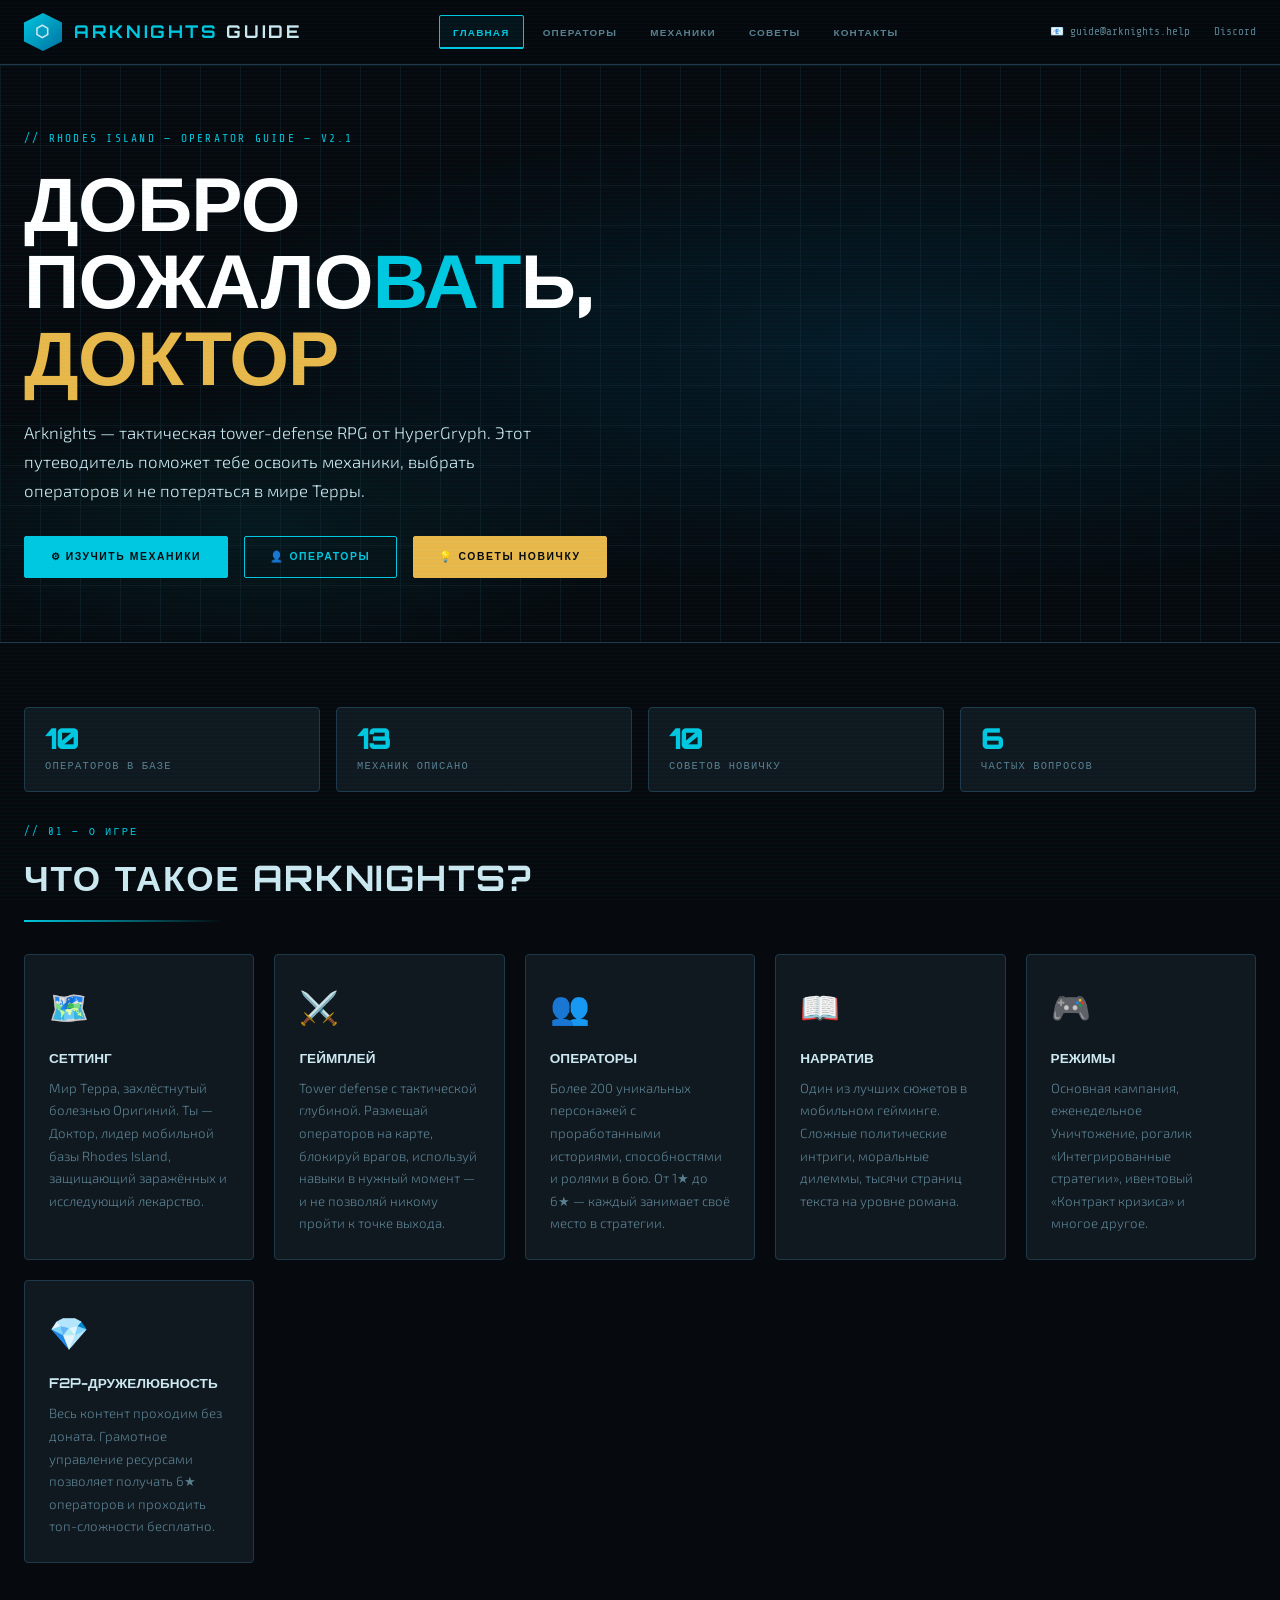
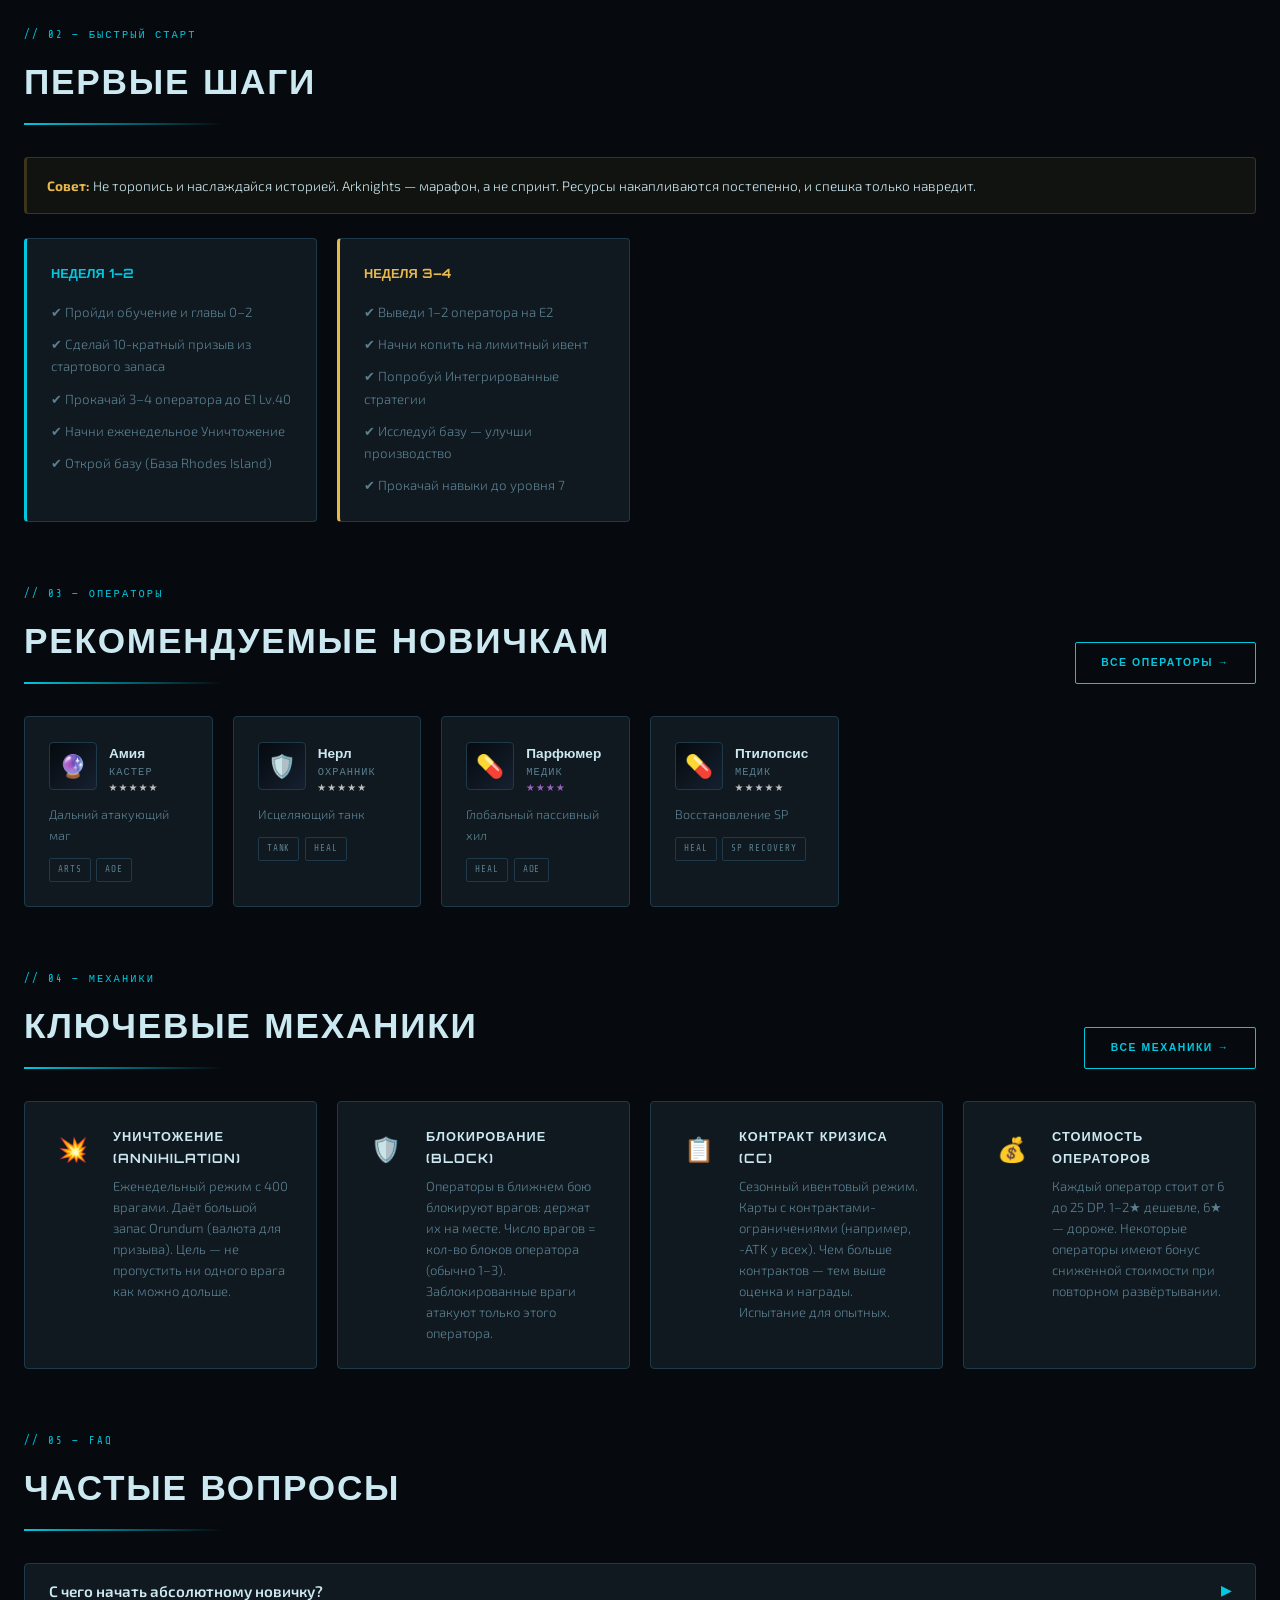
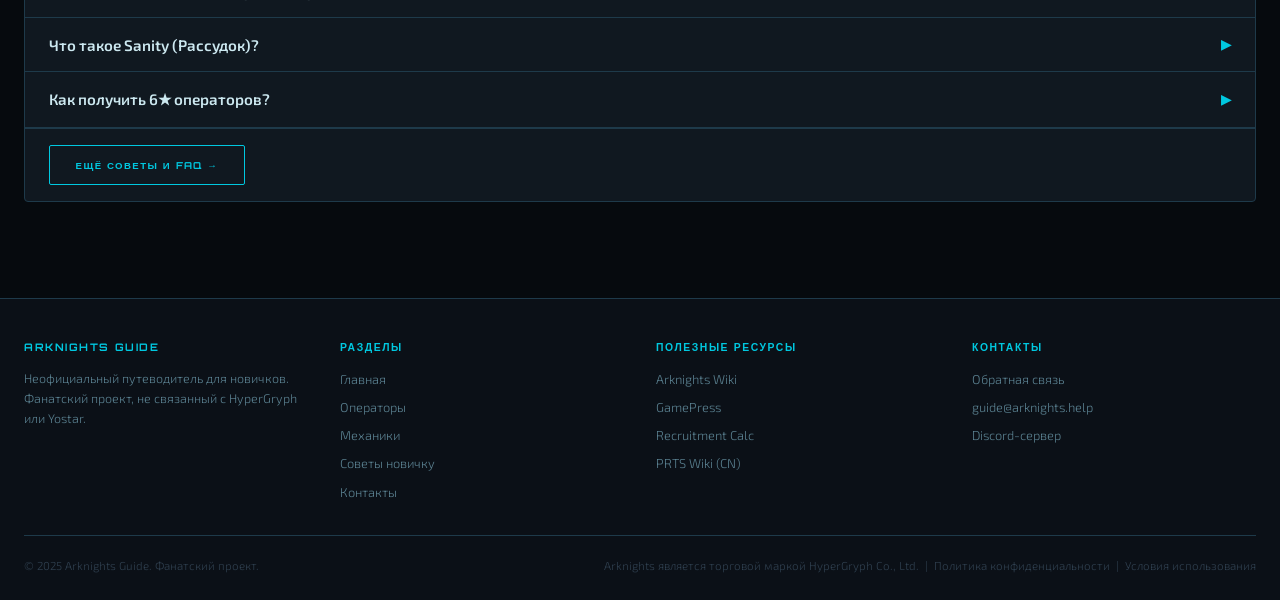
==== index.html @ d3382c9e "Add files via upload" ====
<!DOCTYPE html>
<html lang="ru">
<head>
  <meta charset="UTF-8">
  <meta name="viewport" content="width=device-width, initial-scale=1.0">
  <title>Arknights Guide — Путеводитель для новичков</title>
  <meta name="description" content="Полный путеводитель по Arknights для новичков: операторы, механики, советы и FAQ. Начни свой путь в Rhodes Island.">
  <link rel="stylesheet" href="css/style.css">
</head>
<body>
  <div class="layout">
    <div id="header-mount"></div>

    <!-- HERO -->
    <section class="hero" aria-labelledby="hero-title">
      <div class="hero-grid" aria-hidden="true"></div>
      <div class="hero-content">
        <div class="hero-tag fade-up">// RHODES ISLAND — OPERATOR GUIDE — v2.1</div>
        <h1 class="hero-title fade-up delay-1" id="hero-title">
          ДОБРО<br>ПОЖАЛО<span class="accent">ВАТ</span>Ь,<br><span class="accent-gold">ДОКТОР</span>
        </h1>
        <p class="hero-desc fade-up delay-2">
          Arknights — тактическая tower-defense RPG от HyperGryph. Этот путеводитель поможет тебе освоить механики, выбрать операторов и не потеряться в мире Терры.
        </p>
        <div class="hero-actions fade-up delay-3">
          <a href="pages/mechanics.html" class="btn btn-primary">⚙ Изучить механики</a>
          <a href="pages/operators.html" class="btn btn-outline">👤 Операторы</a>
          <a href="pages/tips.html" class="btn btn-gold">💡 Советы новичку</a>
        </div>
      </div>
    </section>

    <main class="main-content" id="main">

      <!-- STATS -->
      <div class="stats-strip fade-up" id="stats-strip">
        <div class="stat-block"><div class="stat-value" id="stat-ops">—</div><div class="stat-label">Операторов в базе</div></div>
        <div class="stat-block"><div class="stat-value" id="stat-mech">—</div><div class="stat-label">Механик описано</div></div>
        <div class="stat-block"><div class="stat-value" id="stat-tips">—</div><div class="stat-label">Советов новичку</div></div>
        <div class="stat-block"><div class="stat-value" id="stat-faq">—</div><div class="stat-label">Частых вопросов</div></div>
      </div>

      <!-- ABOUT GAME -->
      <section class="section fade-up" aria-labelledby="about-title">
        <div class="section-header">
          <div class="section-tag">// 01 — О ИГРЕ</div>
          <h2 class="section-title" id="about-title">Что такое Arknights?</h2>
          <div class="section-divider"></div>
        </div>

        <div class="card-grid cols-3">
          <div class="card">
            <div style="font-size:2rem;margin-bottom:.75rem">🗺️</div>
            <h3 style="font-family:var(--font-display);font-size:.85rem;font-weight:700;text-transform:uppercase;margin-bottom:.5rem">Сеттинг</h3>
            <p style="font-size:.83rem;color:var(--text-muted)">Мир Терра, захлёстнутый болезнью Оригиний. Ты — Доктор, лидер мобильной базы Rhodes Island, защищающий заражённых и исследующий лекарство.</p>
          </div>
          <div class="card">
            <div style="font-size:2rem;margin-bottom:.75rem">⚔️</div>
            <h3 style="font-family:var(--font-display);font-size:.85rem;font-weight:700;text-transform:uppercase;margin-bottom:.5rem">Геймплей</h3>
            <p style="font-size:.83rem;color:var(--text-muted)">Tower defense с тактической глубиной. Размещай операторов на карте, блокируй врагов, используй навыки в нужный момент — и не позволяй никому пройти к точке выхода.</p>
          </div>
          <div class="card">
            <div style="font-size:2rem;margin-bottom:.75rem">👥</div>
            <h3 style="font-family:var(--font-display);font-size:.85rem;font-weight:700;text-transform:uppercase;margin-bottom:.5rem">Операторы</h3>
            <p style="font-size:.83rem;color:var(--text-muted)">Более 200 уникальных персонажей с проработанными историями, способностями и ролями в бою. От 1★ до 6★ — каждый занимает своё место в стратегии.</p>
          </div>
          <div class="card">
            <div style="font-size:2rem;margin-bottom:.75rem">📖</div>
            <h3 style="font-family:var(--font-display);font-size:.85rem;font-weight:700;text-transform:uppercase;margin-bottom:.5rem">Нарратив</h3>
            <p style="font-size:.83rem;color:var(--text-muted)">Один из лучших сюжетов в мобильном гейминге. Сложные политические интриги, моральные дилеммы, тысячи страниц текста на уровне романа.</p>
          </div>
          <div class="card">
            <div style="font-size:2rem;margin-bottom:.75rem">🎮</div>
            <h3 style="font-family:var(--font-display);font-size:.85rem;font-weight:700;text-transform:uppercase;margin-bottom:.5rem">Режимы</h3>
            <p style="font-size:.83rem;color:var(--text-muted)">Основная кампания, еженедельное Уничтожение, рогалик «Интегрированные стратегии», ивентовый «Контракт кризиса» и многое другое.</p>
          </div>
          <div class="card">
            <div style="font-size:2rem;margin-bottom:.75rem">💎</div>
            <h3 style="font-family:var(--font-display);font-size:.85rem;font-weight:700;text-transform:uppercase;margin-bottom:.5rem">F2P-дружелюбность</h3>
            <p style="font-size:.83rem;color:var(--text-muted)">Весь контент проходим без доната. Грамотное управление ресурсами позволяет получать 6★ операторов и проходить топ-сложности бесплатно.</p>
          </div>
        </div>
      </section>

      <!-- QUICK START -->
      <section class="section fade-up" aria-labelledby="qs-title">
        <div class="section-header">
          <div class="section-tag">// 02 — БЫСТРЫЙ СТАРТ</div>
          <h2 class="section-title" id="qs-title">Первые шаги</h2>
          <div class="section-divider"></div>
        </div>

        <div class="info-box gold">
          <strong>Совет:</strong> Не торопись и наслаждайся историей. Arknights — марафон, а не спринт. Ресурсы накапливаются постепенно, и спешка только навредит.
        </div>

        <div class="card-grid cols-2" style="margin-top:1.5rem">
          <div class="card" style="border-left:3px solid var(--accent-cyan)">
            <h3 style="font-family:var(--font-display);font-size:.8rem;font-weight:700;text-transform:uppercase;color:var(--accent-cyan);margin-bottom:1rem">Неделя 1–2</h3>
            <ul style="list-style:none;display:flex;flex-direction:column;gap:.6rem;font-size:.83rem;color:var(--text-muted)">
              <li>✔ Пройди обучение и главы 0–2</li>
              <li>✔ Сделай 10-кратный призыв из стартового запаса</li>
              <li>✔ Прокачай 3–4 оператора до E1 Lv.40</li>
              <li>✔ Начни еженедельное Уничтожение</li>
              <li>✔ Открой базу (База Rhodes Island)</li>
            </ul>
          </div>
          <div class="card" style="border-left:3px solid var(--accent-gold)">
            <h3 style="font-family:var(--font-display);font-size:.8rem;font-weight:700;text-transform:uppercase;color:var(--accent-gold);margin-bottom:1rem">Неделя 3–4</h3>
            <ul style="list-style:none;display:flex;flex-direction:column;gap:.6rem;font-size:.83rem;color:var(--text-muted)">
              <li>✔ Выведи 1–2 оператора на E2</li>
              <li>✔ Начни копить на лимитный ивент</li>
              <li>✔ Попробуй Интегрированные стратегии</li>
              <li>✔ Исследуй базу — улучши производство</li>
              <li>✔ Прокачай навыки до уровня 7</li>
            </ul>
          </div>
        </div>
      </section>

      <!-- OPERATOR PREVIEW -->
      <section class="section fade-up" aria-labelledby="ops-preview-title">
        <div class="section-header" style="display:flex;justify-content:space-between;align-items:flex-end;flex-wrap:wrap;gap:1rem">
          <div>
            <div class="section-tag">// 03 — ОПЕРАТОРЫ</div>
            <h2 class="section-title" id="ops-preview-title">Рекомендуемые новичкам</h2>
            <div class="section-divider"></div>
          </div>
          <a href="pages/operators.html" class="btn btn-outline" style="white-space:nowrap">Все операторы →</a>
        </div>
        <div id="op-preview-grid" class="card-grid cols-4"><div class="loading">загрузка операторов</div></div>
      </section>

      <!-- MECHANICS PREVIEW -->
      <section class="section fade-up" aria-labelledby="mech-preview-title">
        <div class="section-header" style="display:flex;justify-content:space-between;align-items:flex-end;flex-wrap:wrap;gap:1rem">
          <div>
            <div class="section-tag">// 04 — МЕХАНИКИ</div>
            <h2 class="section-title" id="mech-preview-title">Ключевые механики</h2>
            <div class="section-divider"></div>
          </div>
          <a href="pages/mechanics.html" class="btn btn-outline" style="white-space:nowrap">Все механики →</a>
        </div>
        <div id="mech-preview-grid" class="card-grid cols-2"><div class="loading">загрузка механик</div></div>
      </section>

      <!-- FAQ PREVIEW -->
      <section class="section fade-up" aria-labelledby="faq-preview-title">
        <div class="section-header">
          <div class="section-tag">// 05 — FAQ</div>
          <h2 class="section-title" id="faq-preview-title">Частые вопросы</h2>
          <div class="section-divider"></div>
        </div>
        <div id="faq-preview" class="card" style="padding:0"><div class="loading">загрузка FAQ</div></div>
      </section>

    </main>

    <div id="footer-mount"></div>
  </div>

  <div id="toast" role="status" aria-live="polite"></div>

  <script type="module">
    import { initDB, getAll } from './js/database.js';
    import { renderHeader, renderFooter, initBurger, rarityStars, CLASS_EMOJI } from './js/components.js';

    // Mount header / footer
    document.getElementById('header-mount').innerHTML = renderHeader('index');
    document.getElementById('footer-mount').innerHTML = renderFooter();
    initBurger();

    // ── Load data ────────────────────────────────────────────
    initDB().then(async () => {
      const [ops, mechs, tips, faq] = await Promise.all([
        getAll('operators'), getAll('mechanics'), getAll('tips'), getAll('faq')
      ]);

      // Stats
      document.getElementById('stat-ops').textContent  = ops.length;
      document.getElementById('stat-mech').textContent = mechs.length;
      document.getElementById('stat-tips').textContent = tips.length;
      document.getElementById('stat-faq').textContent  = faq.length;

      // Operator preview (first 4, easiest)
      const previewOps = ops.filter(o => o.difficulty === 'Легко').slice(0, 4);
      document.getElementById('op-preview-grid').innerHTML = previewOps.map(op => `
        <div class="card op-card rarity-${op.rarity}" tabindex="0" role="button" aria-label="Оператор ${op.name}">
          <div class="op-header">
            <div class="op-avatar">${CLASS_EMOJI[op.class] || '👤'}</div>
            <div class="op-meta">
              <div class="op-name">${op.name}</div>
              <div class="op-class">${op.class}</div>
              <div class="op-rarity">${rarityStars(op.rarity)}</div>
            </div>
          </div>
          <div class="op-role">${op.role}</div>
          <div class="op-tags">${op.tags.slice(0,2).map(t=>`<span class="tag">${t}</span>`).join('')}</div>
        </div>`).join('');

      // Mechanics preview (first 4)
      const previewMechs = mechs.slice(0, 4);
      document.getElementById('mech-preview-grid').innerHTML = previewMechs.map(m => `
        <div class="card">
          <div class="mech-card">
            <div class="mech-icon">${m.icon}</div>
            <div>
              <div class="mech-title">${m.title}</div>
              <div class="mech-desc">${m.description}</div>
            </div>
          </div>
        </div>`).join('');

      // FAQ preview (first 3)
      const previewFaq = faq.slice(0, 3);
      document.getElementById('faq-preview').innerHTML = previewFaq.map(f => `
        <div class="faq-item" style="padding:0 1.5rem">
          <button class="faq-question">${f.q}<span class="faq-arrow">▶</span></button>
          <div class="faq-answer">${f.a}</div>
        </div>`).join('') +
        `<div style="padding:1rem 1.5rem;border-top:1px solid var(--border)">
           <a href="pages/tips.html" class="btn btn-outline" style="font-size:.6rem">Ещё советы и FAQ →</a>
         </div>`;

      // FAQ toggle
      document.querySelectorAll('.faq-question').forEach(btn => {
        btn.addEventListener('click', () => btn.closest('.faq-item').classList.toggle('open'));
      });
    });
  </script>
</body>
</html>
---- css/style.css ----
/* ============================================================
   Arknights Guide — Main Stylesheet
   Aesthetic: tactical HUD / sci-fi military terminal
   ============================================================ */

@import url('https://fonts.googleapis.com/css2?family=Orbitron:wght@400;600;700;900&family=Exo+2:ital,wght@0,300;0,400;0,600;1,400&family=Share+Tech+Mono&display=swap');

/* ── Variables ─────────────────────────────────────────── */
:root {
  --bg-deep:      #060a0e;
  --bg-panel:     #0b1017;
  --bg-card:      #101820;
  --bg-card-h:    #152030;
  --border:       #1e3a4a;
  --border-glow:  #00c8e0;
  --accent-cyan:  #00c8e0;
  --accent-gold:  #e8b84b;
  --accent-red:   #e04040;
  --text-primary: #cce8f0;
  --text-muted:   #5a8090;
  --text-dim:     #304050;
  --rarity-6:     #d4a017;
  --rarity-5:     #c0c0c0;
  --rarity-4:     #9a60c0;
  --rarity-3:     #5090d0;
  --scan-line:    rgba(0,200,224,0.03);
  --font-display: 'Orbitron', sans-serif;
  --font-body:    'Exo 2', sans-serif;
  --font-mono:    'Share Tech Mono', monospace;
  --ease-out:     cubic-bezier(0.16,1,0.3,1);
}

/* ── Reset ──────────────────────────────────────────────── */
*, *::before, *::after { box-sizing: border-box; margin: 0; padding: 0; }
html { scroll-behavior: smooth; }
body {
  background-color: var(--bg-deep);
  color: var(--text-primary);
  font-family: var(--font-body);
  font-weight: 300;
  line-height: 1.7;
  min-height: 100vh;
  overflow-x: hidden;
  cursor: default;
}

/* Scan-line overlay */
body::before {
  content: '';
  position: fixed; inset: 0;
  background: repeating-linear-gradient(0deg, var(--scan-line) 0px, var(--scan-line) 1px, transparent 1px, transparent 4px);
  pointer-events: none;
  z-index: 9999;
}

a { color: var(--accent-cyan); text-decoration: none; transition: color .2s; }
a:hover { color: var(--accent-gold); }
img { max-width: 100%; display: block; }

/* ── Scrollbar ──────────────────────────────────────────── */
::-webkit-scrollbar { width: 6px; }
::-webkit-scrollbar-track { background: var(--bg-deep); }
::-webkit-scrollbar-thumb { background: var(--border); border-radius: 3px; }
::-webkit-scrollbar-thumb:hover { background: var(--accent-cyan); }

/* ── Layout ─────────────────────────────────────────────── */
.layout { display: flex; flex-direction: column; min-height: 100vh; }
.main-content { flex: 1; max-width: 1280px; margin: 0 auto; padding: 2rem 1.5rem; width: 100%; }

/* ── Header ─────────────────────────────────────────────── */
.site-header {
  position: sticky; top: 0; z-index: 100;
  background: rgba(6,10,14,0.92);
  backdrop-filter: blur(12px);
  border-bottom: 1px solid var(--border);
  padding: 0 1.5rem;
}
.header-inner {
  max-width: 1280px; margin: 0 auto;
  display: flex; align-items: center; justify-content: space-between;
  height: 64px; gap: 1rem;
}
.logo {
  display: flex; align-items: center; gap: .75rem;
  font-family: var(--font-display);
  font-size: 1.1rem; font-weight: 700;
  letter-spacing: .15em; color: var(--text-primary);
  text-transform: uppercase;
}
.logo-icon {
  width: 38px; height: 38px;
  background: linear-gradient(135deg, var(--accent-cyan), #0070a0);
  clip-path: polygon(50% 0%,100% 25%,100% 75%,50% 100%,0% 75%,0% 25%);
  display: flex; align-items: center; justify-content: center;
  font-size: 1rem; flex-shrink: 0;
}
.logo-text span { color: var(--accent-cyan); }

.header-meta {
  font-size: .7rem; color: var(--text-muted); font-family: var(--font-mono);
  display: flex; gap: 1.5rem; align-items: center;
}
.header-meta a { color: var(--text-muted); }
.header-meta a:hover { color: var(--accent-cyan); }

/* ── Navigation ─────────────────────────────────────────── */
.main-nav { display: flex; align-items: center; gap: .25rem; }
.nav-link {
  font-family: var(--font-display);
  font-size: .62rem; font-weight: 600;
  letter-spacing: .12em; text-transform: uppercase;
  color: var(--text-muted);
  padding: .45rem .85rem;
  border: 1px solid transparent;
  border-radius: 2px;
  transition: all .2s;
  position: relative;
}
.nav-link:hover, .nav-link.active {
  color: var(--accent-cyan);
  border-color: var(--accent-cyan);
  background: rgba(0,200,224,0.06);
}
.nav-link.active::after {
  content: '';
  position: absolute; bottom: -1px; left: 0; right: 0;
  height: 2px; background: var(--accent-cyan);
}

/* Burger */
.burger { display: none; background: none; border: 1px solid var(--border); color: var(--text-primary); padding: .4rem .6rem; border-radius: 2px; cursor: pointer; font-size: 1.1rem; }

/* ── Mobile nav overlay ──────────────────────────────────── */
.mobile-nav {
  display: none; flex-direction: column; gap: .25rem;
  background: var(--bg-panel); border-bottom: 1px solid var(--border);
  padding: .75rem 1.5rem;
}
.mobile-nav.open { display: flex; }
.mobile-nav .nav-link { font-size: .75rem; }

/* ── Hero ────────────────────────────────────────────────── */
.hero {
  position: relative;
  min-height: 520px;
  display: flex; align-items: center;
  overflow: hidden;
  border-bottom: 1px solid var(--border);
  background: radial-gradient(ellipse 80% 60% at 70% 50%, rgba(0,80,120,.25) 0%, transparent 70%),
              radial-gradient(ellipse 50% 40% at 20% 80%, rgba(0,200,224,.08) 0%, transparent 60%),
              var(--bg-deep);
}
.hero-grid {
  position: absolute; inset: 0;
  background-image:
    linear-gradient(var(--border) 1px, transparent 1px),
    linear-gradient(90deg, var(--border) 1px, transparent 1px);
  background-size: 40px 40px;
  opacity: .3;
}
.hero-content {
  position: relative; z-index: 2;
  max-width: 1280px; margin: 0 auto; padding: 4rem 1.5rem;
  width: 100%;
}
.hero-tag {
  font-family: var(--font-mono); font-size: .7rem;
  color: var(--accent-cyan); letter-spacing: .2em;
  text-transform: uppercase; margin-bottom: 1rem;
}
.hero-title {
  font-family: var(--font-display);
  font-size: clamp(2.4rem, 6vw, 5rem);
  font-weight: 900; line-height: 1;
  letter-spacing: -.01em; color: #fff;
  text-transform: uppercase;
  margin-bottom: 1.5rem;
}
.hero-title .accent { color: var(--accent-cyan); }
.hero-title .accent-gold { color: var(--accent-gold); }
.hero-desc {
  font-size: 1.05rem; color: var(--text-primary);
  max-width: 540px; margin-bottom: 2rem;
}
.hero-actions { display: flex; gap: 1rem; flex-wrap: wrap; }

/* ── Buttons ─────────────────────────────────────────────── */
.btn {
  font-family: var(--font-display); font-size: .65rem; font-weight: 700;
  letter-spacing: .15em; text-transform: uppercase;
  padding: .7rem 1.6rem; border-radius: 2px; cursor: pointer;
  border: 1px solid; transition: all .25s var(--ease-out);
  display: inline-flex; align-items: center; gap: .5rem;
}
.btn-primary {
  background: var(--accent-cyan); color: var(--bg-deep);
  border-color: var(--accent-cyan);
}
.btn-primary:hover { background: #00e8ff; border-color: #00e8ff; color: var(--bg-deep); transform: translateY(-2px); box-shadow: 0 8px 24px rgba(0,200,224,.35); }
.btn-outline {
  background: transparent; color: var(--accent-cyan);
  border-color: var(--accent-cyan);
}
.btn-outline:hover { background: rgba(0,200,224,.08); transform: translateY(-2px); }
.btn-gold {
  background: var(--accent-gold); color: var(--bg-deep);
  border-color: var(--accent-gold);
}
.btn-gold:hover { background: #ffcf60; color: var(--bg-deep); transform: translateY(-2px); }

/* ── Section headers ─────────────────────────────────────── */
.section-header { margin-bottom: 2rem; }
.section-tag {
  font-family: var(--font-mono); font-size: .65rem;
  color: var(--accent-cyan); letter-spacing: .2em;
  text-transform: uppercase; margin-bottom: .4rem;
}
.section-title {
  font-family: var(--font-display); font-size: clamp(1.4rem, 3vw, 2.2rem);
  font-weight: 700; text-transform: uppercase; letter-spacing: .05em;
  color: var(--text-primary);
}
.section-divider {
  height: 2px; background: linear-gradient(to right, var(--accent-cyan), transparent);
  margin-top: .75rem; max-width: 200px;
}

/* ── Cards ───────────────────────────────────────────────── */
.card {
  background: var(--bg-card); border: 1px solid var(--border);
  border-radius: 4px; padding: 1.5rem;
  transition: border-color .2s, background .2s, transform .2s;
  position: relative; overflow: hidden;
}
.card::before {
  content: ''; position: absolute; top: 0; left: 0; right: 0;
  height: 2px; background: linear-gradient(to right, var(--accent-cyan), transparent);
  opacity: 0; transition: opacity .2s;
}
.card:hover { border-color: var(--border-glow); background: var(--bg-card-h); transform: translateY(-3px); }
.card:hover::before { opacity: 1; }

.card-grid { display: grid; gap: 1.25rem; }
.cols-2 { grid-template-columns: repeat(auto-fill, minmax(280px, 1fr)); }
.cols-3 { grid-template-columns: repeat(auto-fill, minmax(220px, 1fr)); }
.cols-4 { grid-template-columns: repeat(auto-fill, minmax(180px, 1fr)); }

/* ── Operator card ───────────────────────────────────────── */
.op-card { cursor: pointer; }
.op-header { display: flex; align-items: center; gap: .75rem; margin-bottom: .75rem; }
.op-avatar {
  width: 48px; height: 48px; border-radius: 4px;
  background: linear-gradient(135deg, var(--bg-deep), var(--bg-card-h));
  border: 1px solid var(--border);
  display: flex; align-items: center; justify-content: center;
  font-size: 1.4rem; flex-shrink: 0;
}
.op-meta { flex: 1; min-width: 0; }
.op-name { font-family: var(--font-display); font-size: .85rem; font-weight: 700; white-space: nowrap; overflow: hidden; text-overflow: ellipsis; }
.op-class { font-family: var(--font-mono); font-size: .65rem; color: var(--text-muted); letter-spacing: .1em; text-transform: uppercase; }
.op-rarity { display: flex; gap: 2px; margin-top: 2px; }
.op-rarity span { width: 8px; height: 8px; clip-path: polygon(50% 0%,61% 35%,98% 35%,68% 57%,79% 91%,50% 70%,21% 91%,32% 57%,2% 35%,39% 35%); }
.rarity-6 .op-rarity span { background: var(--rarity-6); }
.rarity-5 .op-rarity span { background: var(--rarity-5); }
.rarity-4 .op-rarity span { background: var(--rarity-4); }
.op-role { font-size: .78rem; color: var(--text-muted); margin-bottom: .5rem; }
.op-desc { font-size: .78rem; color: var(--text-muted); line-height: 1.5; }
.op-tags { display: flex; flex-wrap: wrap; gap: .35rem; margin-top: .75rem; }
.tag {
  font-family: var(--font-mono); font-size: .58rem; letter-spacing: .1em;
  text-transform: uppercase; padding: .2rem .5rem;
  border: 1px solid var(--border); border-radius: 2px; color: var(--text-muted);
}
.tag-arts   { border-color: #8040e0; color: #9060e0; }
.tag-heal   { border-color: #40a060; color: #50c070; }
.tag-tank   { border-color: #4060a0; color: #6080c0; }
.tag-phys   { border-color: var(--border); }
.difficulty-easy   { color: #50c070; }
.difficulty-medium { color: var(--accent-gold); }
.difficulty-hard   { color: var(--accent-red); }

/* ── Mechanic card ───────────────────────────────────────── */
.mech-card { display: grid; grid-template-columns: 3rem 1fr; gap: 1rem; align-items: start; }
.mech-icon { font-size: 1.5rem; text-align: center; padding-top: .2rem; }
.mech-title { font-family: var(--font-display); font-size: .8rem; font-weight: 700; text-transform: uppercase; letter-spacing: .08em; margin-bottom: .4rem; }
.mech-desc  { font-size: .82rem; color: var(--text-muted); line-height: 1.6; }

/* ── Tip card ────────────────────────────────────────────── */
.tip-card { border-left: 3px solid var(--accent-cyan); padding-left: 1.25rem; }
.tip-title { font-family: var(--font-display); font-size: .8rem; font-weight: 700; text-transform: uppercase; letter-spacing: .06em; margin-bottom: .4rem; }
.tip-text  { font-size: .83rem; color: var(--text-muted); line-height: 1.6; }

/* ── FAQ ─────────────────────────────────────────────────── */
.faq-item { border-bottom: 1px solid var(--border); }
.faq-question {
  width: 100%; text-align: left; background: none; border: none;
  color: var(--text-primary); font-family: var(--font-body); font-size: .95rem; font-weight: 600;
  padding: 1.1rem 0; cursor: pointer; display: flex; justify-content: space-between; align-items: center; gap: 1rem;
}
.faq-question:hover { color: var(--accent-cyan); }
.faq-arrow { color: var(--accent-cyan); font-family: var(--font-mono); font-size: .8rem; flex-shrink: 0; transition: transform .2s; }
.faq-item.open .faq-arrow { transform: rotate(90deg); }
.faq-answer { font-size: .87rem; color: var(--text-muted); line-height: 1.7; max-height: 0; overflow: hidden; transition: max-height .35s var(--ease-out), padding .2s; }
.faq-item.open .faq-answer { max-height: 400px; padding-bottom: 1rem; }

/* ── Filters ─────────────────────────────────────────────── */
.filters { display: flex; flex-wrap: wrap; gap: .5rem; margin-bottom: 1.5rem; }
.filter-btn {
  font-family: var(--font-mono); font-size: .65rem; letter-spacing: .12em;
  text-transform: uppercase; padding: .35rem .9rem;
  border: 1px solid var(--border); border-radius: 2px;
  background: transparent; color: var(--text-muted); cursor: pointer; transition: all .15s;
}
.filter-btn:hover { border-color: var(--accent-cyan); color: var(--accent-cyan); }
.filter-btn.active { border-color: var(--accent-cyan); color: var(--bg-deep); background: var(--accent-cyan); }

/* ── Stats strip ─────────────────────────────────────────── */
.stats-strip { display: flex; flex-wrap: wrap; gap: 1rem; margin: 2rem 0; }
.stat-block {
  flex: 1; min-width: 130px;
  background: var(--bg-card); border: 1px solid var(--border); border-radius: 4px;
  padding: 1rem 1.25rem;
}
.stat-value { font-family: var(--font-display); font-size: 1.8rem; font-weight: 900; color: var(--accent-cyan); line-height: 1; }
.stat-label { font-family: var(--font-mono); font-size: .65rem; color: var(--text-muted); text-transform: uppercase; letter-spacing: .12em; margin-top: .3rem; }

/* ── Section pad ─────────────────────────────────────────── */
.section { margin-bottom: 4rem; }

/* ── Page header ─────────────────────────────────────────── */
.page-header {
  border-bottom: 1px solid var(--border);
  padding: 2.5rem 0 2rem;
  margin-bottom: 2.5rem;
  display: flex; align-items: flex-end; justify-content: space-between; flex-wrap: wrap; gap: 1rem;
}
.page-header-left .page-tag { font-family: var(--font-mono); font-size: .65rem; color: var(--accent-cyan); letter-spacing: .2em; text-transform: uppercase; margin-bottom: .35rem; }
.page-header-left h1 { font-family: var(--font-display); font-size: clamp(1.8rem, 4vw, 3rem); font-weight: 900; text-transform: uppercase; letter-spacing: .04em; }

/* ── Breadcrumb ──────────────────────────────────────────── */
.breadcrumb { display: flex; align-items: center; gap: .4rem; font-family: var(--font-mono); font-size: .65rem; color: var(--text-muted); margin-bottom: 2rem; }
.breadcrumb span { color: var(--text-dim); }

/* ── Info box ────────────────────────────────────────────── */
.info-box {
  background: rgba(0,200,224,.05); border: 1px solid rgba(0,200,224,.2);
  border-left: 3px solid var(--accent-cyan);
  border-radius: 4px; padding: 1rem 1.25rem;
  font-size: .85rem; color: var(--text-primary); margin: 1.5rem 0;
}
.info-box.gold { border-left-color: var(--accent-gold); background: rgba(232,184,75,.05); border-color: rgba(232,184,75,.2); }
.info-box strong { color: var(--accent-cyan); }
.info-box.gold strong { color: var(--accent-gold); }

/* ── Table ───────────────────────────────────────────────── */
.data-table { width: 100%; border-collapse: collapse; font-size: .82rem; }
.data-table th { font-family: var(--font-display); font-size: .62rem; text-transform: uppercase; letter-spacing: .1em; color: var(--accent-cyan); border-bottom: 1px solid var(--border); padding: .6rem .75rem; text-align: left; }
.data-table td { border-bottom: 1px solid var(--border); padding: .65rem .75rem; color: var(--text-muted); vertical-align: top; }
.data-table tr:hover td { background: var(--bg-card); }
.table-wrap { overflow-x: auto; }

/* ── Contact form ────────────────────────────────────────── */
.contact-form { max-width: 560px; }
.form-group { margin-bottom: 1.25rem; }
.form-label { font-family: var(--font-mono); font-size: .65rem; letter-spacing: .12em; text-transform: uppercase; color: var(--text-muted); display: block; margin-bottom: .4rem; }
.form-input, .form-select, .form-textarea {
  width: 100%; background: var(--bg-card); border: 1px solid var(--border);
  border-radius: 2px; color: var(--text-primary); font-family: var(--font-body); font-size: .88rem; padding: .65rem .9rem;
  transition: border-color .2s;
  outline: none;
}
.form-input:focus, .form-select:focus, .form-textarea:focus { border-color: var(--accent-cyan); }
.form-textarea { min-height: 120px; resize: vertical; }
.form-select option { background: var(--bg-panel); }

/* ── Footer ──────────────────────────────────────────────── */
.site-footer {
  background: var(--bg-panel); border-top: 1px solid var(--border);
  padding: 2.5rem 1.5rem 1.5rem;
  font-size: .8rem;
}
.footer-inner { max-width: 1280px; margin: 0 auto; }
.footer-grid { display: grid; grid-template-columns: repeat(auto-fit, minmax(180px, 1fr)); gap: 2rem; margin-bottom: 2rem; }
.footer-col-title { font-family: var(--font-display); font-size: .65rem; font-weight: 700; text-transform: uppercase; letter-spacing: .15em; color: var(--accent-cyan); margin-bottom: .75rem; }
.footer-col ul { list-style: none; display: flex; flex-direction: column; gap: .4rem; }
.footer-col li a { color: var(--text-muted); }
.footer-col li a:hover { color: var(--accent-cyan); }
.footer-meta { font-family: var(--text-muted); color: var(--text-dim); border-top: 1px solid var(--border); padding-top: 1.25rem; display: flex; flex-wrap: wrap; justify-content: space-between; gap: .5rem; font-size: .72rem; }
.footer-meta a { color: var(--text-dim); }
.footer-meta a:hover { color: var(--text-muted); }

/* ── Toast ───────────────────────────────────────────────── */
#toast {
  position: fixed; bottom: 2rem; right: 2rem; z-index: 9998;
  background: var(--bg-card); border: 1px solid var(--accent-cyan);
  border-radius: 4px; padding: .75rem 1.25rem;
  font-family: var(--font-mono); font-size: .75rem; color: var(--accent-cyan);
  opacity: 0; transform: translateY(8px);
  transition: all .3s var(--ease-out); pointer-events: none;
}
#toast.show { opacity: 1; transform: translateY(0); }

/* ── Loading ─────────────────────────────────────────────── */
.loading { text-align: center; padding: 3rem; color: var(--text-muted); font-family: var(--font-mono); font-size: .8rem; letter-spacing: .15em; }
.loading::after { content: ''; animation: dots 1.2s infinite; }
@keyframes dots { 0%{content:'.'} 33%{content:'..'} 66%{content:'...'} }

/* ── Animations ──────────────────────────────────────────── */
@keyframes fadeUp { from { opacity:0; transform:translateY(20px); } to { opacity:1; transform:none; } }
.fade-up { animation: fadeUp .6s var(--ease-out) both; }
.delay-1 { animation-delay: .1s; }
.delay-2 { animation-delay: .2s; }
.delay-3 { animation-delay: .3s; }

/* ── Responsive ──────────────────────────────────────────── */
@media (max-width: 768px) {
  .main-nav { display: none; }
  .burger { display: block; }
  .header-meta { display: none; }
  .hero { min-height: 380px; }
  .cols-2, .cols-3, .cols-4 { grid-template-columns: 1fr; }
  .stats-strip { gap: .75rem; }
  .stat-block { min-width: calc(50% - .375rem); }
  .page-header { flex-direction: column; align-items: flex-start; }
  .footer-grid { grid-template-columns: 1fr 1fr; }
}
@media (max-width: 480px) {
  .stat-block { min-width: 100%; }
  .hero-actions { flex-direction: column; }
  .hero-actions .btn { text-align: center; justify-content: center; }
  .footer-grid { grid-template-columns: 1fr; }
}

/* ── Operator modal ──────────────────────────────────────── */
.modal-backdrop {
  position: fixed; inset: 0; background: rgba(0,0,0,.75);
  z-index: 1000; display: flex; align-items: center; justify-content: center;
  padding: 1rem; opacity: 0; pointer-events: none; transition: opacity .25s;
}
.modal-backdrop.open { opacity: 1; pointer-events: all; }
.modal {
  background: var(--bg-panel); border: 1px solid var(--border-glow);
  border-radius: 6px; max-width: 520px; width: 100%;
  max-height: 90vh; overflow-y: auto;
  transform: translateY(16px) scale(.97); transition: transform .25s var(--ease-out);
}
.modal-backdrop.open .modal { transform: none; }
.modal-header { padding: 1.25rem 1.5rem; border-bottom: 1px solid var(--border); display: flex; justify-content: space-between; align-items: center; }
.modal-title { font-family: var(--font-display); font-size: 1rem; font-weight: 700; text-transform: uppercase; }
.modal-close { background: none; border: none; color: var(--text-muted); font-size: 1.3rem; cursor: pointer; }
.modal-close:hover { color: var(--accent-red); }
.modal-body { padding: 1.5rem; }
.modal-row { display: flex; gap: .5rem; margin-bottom: .5rem; font-size: .85rem; }
.modal-row dt { color: var(--text-muted); min-width: 100px; font-family: var(--font-mono); font-size: .72rem; text-transform: uppercase; letter-spacing: .08em; padding-top: .1rem; }
.modal-row dd { color: var(--text-primary); }
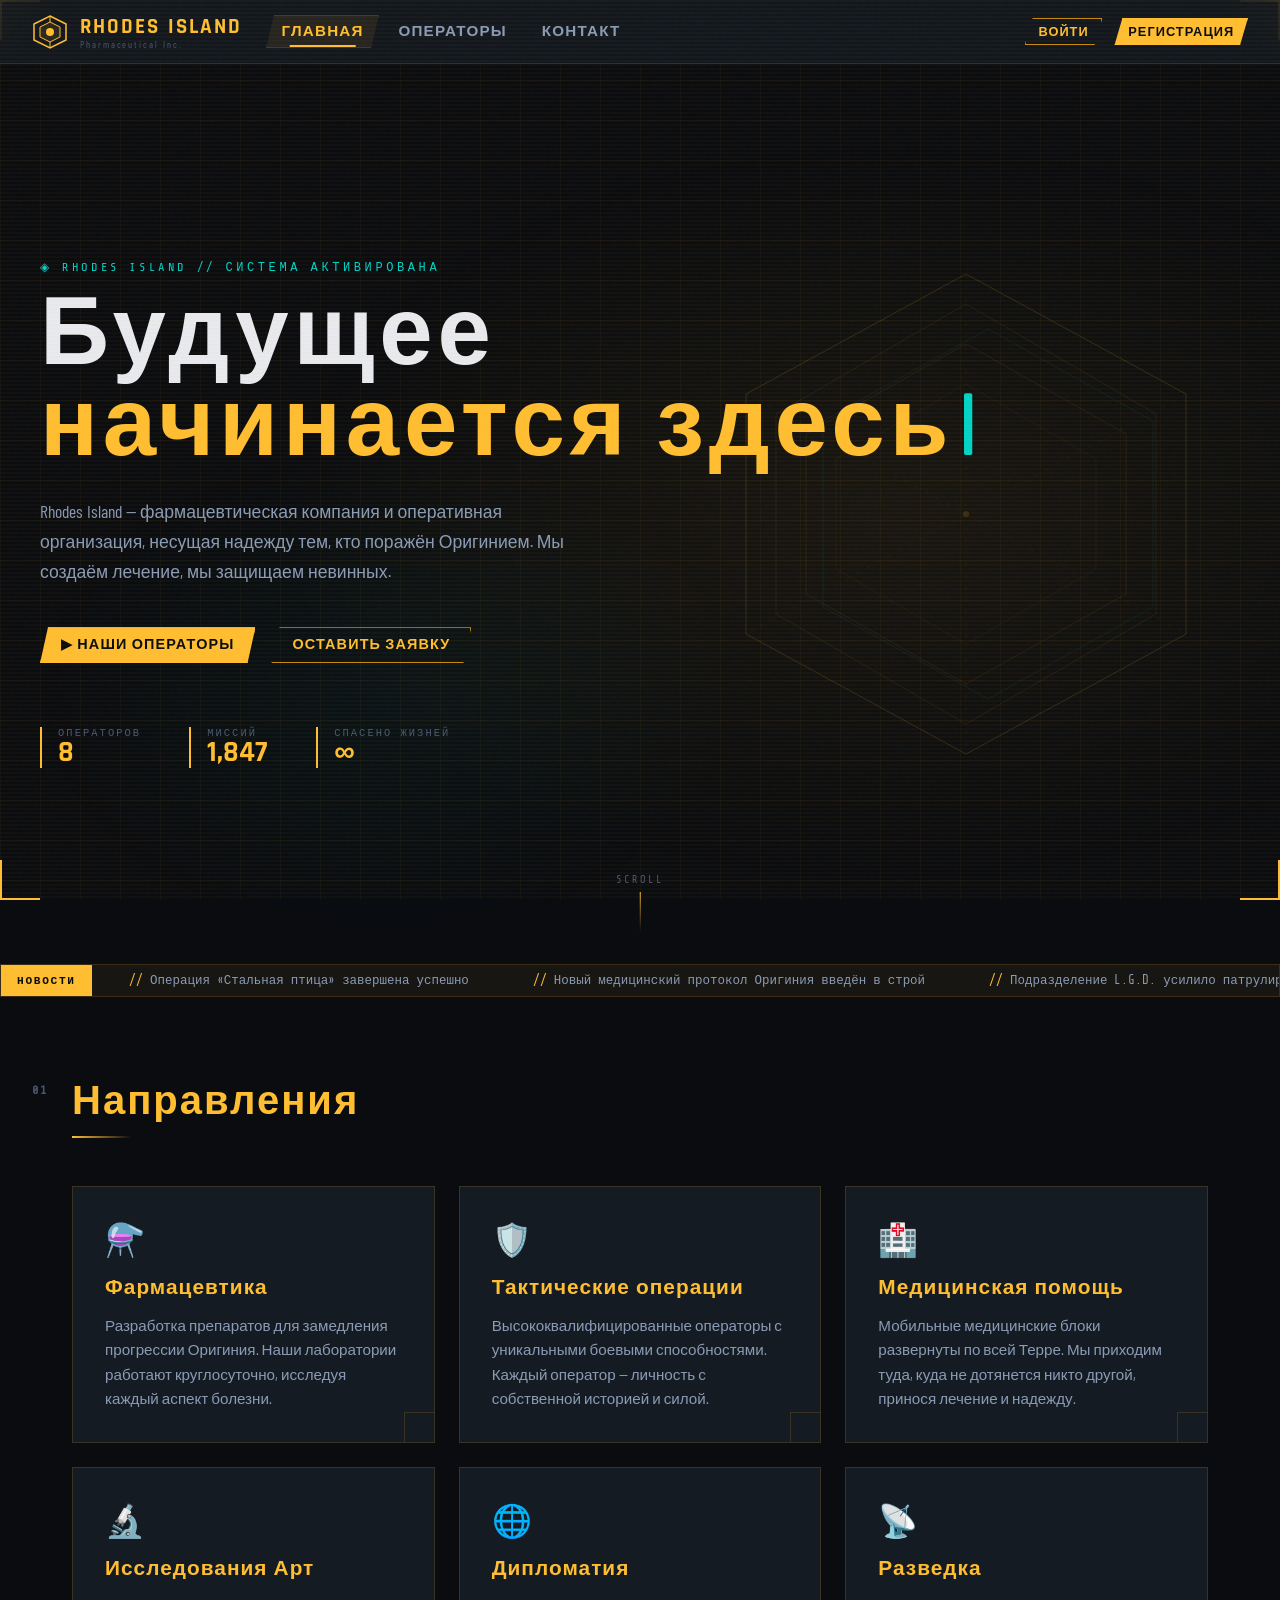
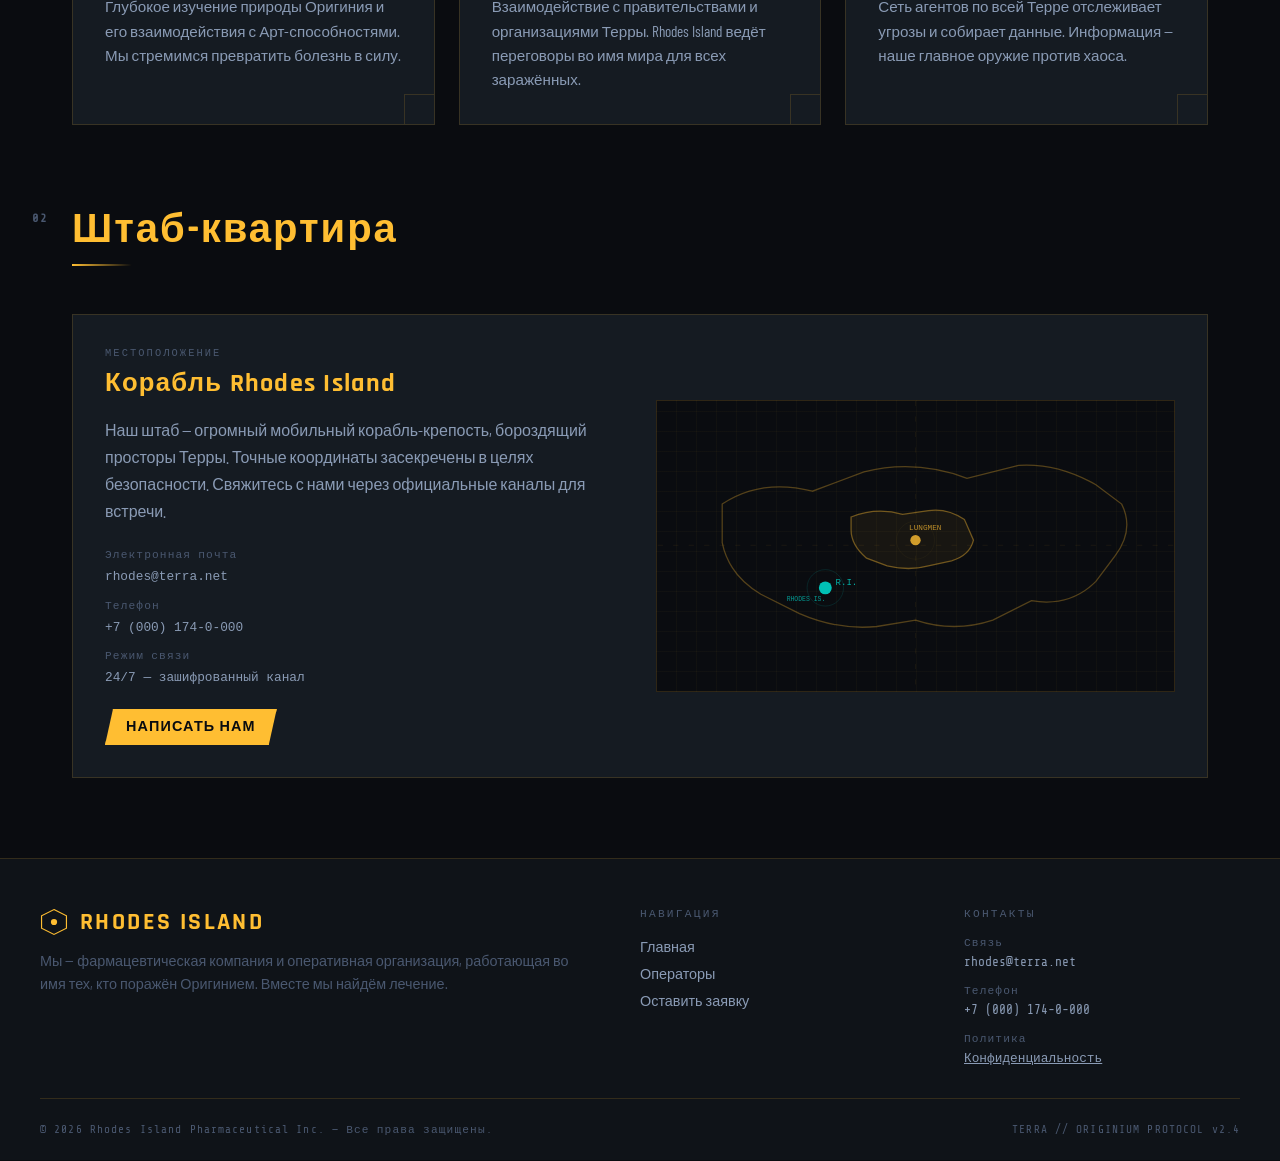
==== commit cb4d908b: "Add files via upload" ====
--- a/index.html
+++ b/index.html
@@ -3,229 +3,405 @@
 <head>
   <meta charset="UTF-8">
   <meta name="viewport" content="width=device-width, initial-scale=1.0">
-  <title>Arknights Guide — Путеводитель для новичков</title>
-  <meta name="description" content="Полный путеводитель по Arknights для новичков: операторы, механики, советы и FAQ. Начни свой путь в Rhodes Island.">
+  <title>Rhodes Island — Главная</title>
   <link rel="stylesheet" href="css/style.css">
+  <style>
+    /* ── Hero ── */
+    .hero {
+      min-height: 100vh;
+      display: flex; align-items: center;
+      position: relative;
+      overflow: hidden;
+      padding: 0 2rem;
+    }
+    .hero-bg {
+      position: absolute; inset: 0;
+      background:
+        radial-gradient(ellipse 70% 60% at 70% 50%, rgba(255,190,50,0.06) 0%, transparent 70%),
+        radial-gradient(ellipse 40% 40% at 30% 70%, rgba(0,212,200,0.04) 0%, transparent 70%);
+    }
+    .hero-hex-ring {
+      position: absolute;
+      right: 5%;
+      top: 50%;
+      transform: translateY(-50%);
+      width: 500px; height: 500px;
+      opacity: 0.15;
+      animation: hexSpin 40s linear infinite;
+    }
+    .hero-hex-ring2 {
+      position: absolute;
+      right: 8%;
+      top: 50%;
+      transform: translateY(-50%);
+      width: 380px; height: 380px;
+      opacity: 0.08;
+      animation: hexSpin 25s linear infinite reverse;
+    }
+    .hero-content {
+      max-width: 1200px; margin: 0 auto;
+      width: 100%;
+      position: relative; z-index: 1;
+    }
+    .hero-eyebrow {
+      font-family: 'Share Tech Mono', monospace;
+      font-size: 0.75rem;
+      letter-spacing: 0.3em;
+      color: var(--teal);
+      text-transform: uppercase;
+      margin-bottom: 1rem;
+      animation: fadeInUp 0.6s ease both;
+    }
+    .hero-title {
+      font-size: clamp(3rem, 8vw, 6rem);
+      line-height: 0.95;
+      margin-bottom: 1.5rem;
+      animation: fadeInUp 0.6s ease 0.1s both;
+    }
+    .hero-title .line1 { display: block; color: var(--text-primary); }
+    .hero-title .line2 {
+      display: block;
+      color: var(--amber);
+      position: relative;
+      display: inline-block;
+    }
+    .hero-title .line2::after {
+      content: '|';
+      animation: dataBlink 1s step-end infinite;
+      color: var(--teal);
+      margin-left: 4px;
+    }
+    .hero-desc {
+      max-width: 540px;
+      font-size: 1.1rem;
+      color: var(--text-secondary);
+      line-height: 1.7;
+      margin-bottom: 2.5rem;
+      animation: fadeInUp 0.6s ease 0.2s both;
+    }
+    .hero-actions {
+      display: flex; gap: 1rem; flex-wrap: wrap;
+      animation: fadeInUp 0.6s ease 0.3s both;
+    }
+    .hero-stats {
+      display: flex; gap: 3rem;
+      margin-top: 4rem;
+      animation: fadeInUp 0.6s ease 0.4s both;
+    }
+    .hero-stat { border-left: 2px solid var(--amber); padding-left: 1rem; }
+
+    /* ── Scroll indicator ── */
+    .scroll-indicator {
+      position: absolute;
+      bottom: 2rem; left: 50%;
+      transform: translateX(-50%);
+      display: flex; flex-direction: column; align-items: center; gap: 0.4rem;
+      color: var(--text-muted);
+      font-family: 'Share Tech Mono', monospace;
+      font-size: 0.65rem;
+      letter-spacing: 0.2em;
+      animation: fadeIn 1s ease 1s both;
+    }
+    .scroll-line {
+      width: 1px; height: 40px;
+      background: linear-gradient(var(--amber), transparent);
+      animation: scanMove 2s ease-in-out infinite;
+    }
+
+    /* ── Feature cards ── */
+    .features-grid {
+      display: grid;
+      grid-template-columns: repeat(auto-fit, minmax(280px, 1fr));
+      gap: 1.5rem;
+    }
+    .feature-card {
+      padding: 2rem;
+      position: relative;
+      overflow: hidden;
+      cursor: default;
+      transition: var(--transition);
+    }
+    .feature-card:hover { transform: translateY(-4px); }
+    .feature-icon {
+      font-size: 2rem;
+      margin-bottom: 1rem;
+      display: block;
+    }
+    .feature-title {
+      font-size: 1.3rem;
+      color: var(--amber);
+      margin-bottom: 0.75rem;
+    }
+    .feature-desc { color: var(--text-secondary); font-size: 0.95rem; line-height: 1.6; }
+    .feature-card::after {
+      content: '';
+      position: absolute;
+      bottom: 0; right: 0;
+      width: 60px; height: 60px;
+      border-top: 1px solid var(--border);
+      border-left: 1px solid var(--border);
+      transform: translate(30px, 30px);
+      transition: var(--transition);
+    }
+    .feature-card:hover::after { transform: translate(0,0); border-color: var(--amber); }
+
+    /* ── News ticker ── */
+    .ticker-wrap {
+      overflow: hidden;
+      background: rgba(255,190,50,0.06);
+      border: 1px solid var(--border);
+      padding: 0.5rem 0;
+      position: relative;
+    }
+    .ticker-label {
+      position: absolute; left: 0; top: 0; bottom: 0;
+      background: var(--amber);
+      color: var(--bg-deep);
+      font-family: 'Share Tech Mono', monospace;
+      font-size: 0.7rem;
+      font-weight: bold;
+      letter-spacing: 0.15em;
+      padding: 0 1rem;
+      display: flex; align-items: center;
+      z-index: 1;
+    }
+    .ticker-track {
+      display: flex;
+      animation: tickerMove 30s linear infinite;
+      padding-left: 8rem;
+    }
+    .ticker-track:hover { animation-play-state: paused; }
+    .ticker-item {
+      white-space: nowrap;
+      font-family: 'Share Tech Mono', monospace;
+      font-size: 0.78rem;
+      color: var(--text-secondary);
+      padding-right: 4rem;
+    }
+    .ticker-item::before { content: '// '; color: var(--amber); }
+    @keyframes tickerMove {
+      from { transform: translateX(0); }
+      to   { transform: translateX(-50%); }
+    }
+
+    /* ── Map section ── */
+    .map-section {
+      background: var(--bg-card);
+      border: 1px solid var(--border);
+      padding: 2rem;
+      position: relative;
+      overflow: hidden;
+    }
+    .map-grid {
+      display: grid;
+      grid-template-columns: 1fr 1fr;
+      gap: 2rem;
+      align-items: center;
+    }
+    .map-visual {
+      aspect-ratio: 16/9;
+      background:
+        repeating-linear-gradient(0deg, transparent, transparent 19px, rgba(255,190,50,0.06) 20px),
+        repeating-linear-gradient(90deg, transparent, transparent 19px, rgba(255,190,50,0.06) 20px),
+        var(--bg-deep);
+      border: 1px solid var(--border);
+      position: relative;
+      display: flex; align-items: center; justify-content: center;
+    }
+    .map-dot {
+      position: absolute;
+      width: 8px; height: 8px;
+      background: var(--amber);
+      border-radius: 50%;
+      box-shadow: 0 0 10px var(--amber);
+    }
+    .map-dot::after {
+      content: '';
+      position: absolute; inset: -6px;
+      border-radius: 50%;
+      border: 1px solid var(--amber);
+      animation: cornerPulse 2s ease-in-out infinite;
+    }
+    @media (max-width: 768px) { .map-grid { grid-template-columns: 1fr; } .hero-hex-ring, .hero-hex-ring2 { display: none; } }
+  </style>
 </head>
 <body>
-  <div class="layout">
-    <div id="header-mount"></div>
-
-    <!-- HERO -->
-    <section class="hero" aria-labelledby="hero-title">
-      <div class="hero-grid" aria-hidden="true"></div>
+  <header id="site-header"></header>
+
+  <main>
+    <!-- ── Hero ── -->
+    <section class="hero">
+      <div class="hero-bg"></div>
+      <svg class="hero-hex-ring" viewBox="0 0 500 500" fill="none" xmlns="http://www.w3.org/2000/svg">
+        <polygon points="250,10 470,130 470,370 250,490 30,370 30,130" stroke="#ffbe32" stroke-width="1" fill="none"/>
+        <polygon points="250,40 440,150 440,350 250,460 60,350 60,150" stroke="#ffbe32" stroke-width="0.5" fill="none"/>
+        <polygon points="250,80 410,170 410,330 250,420 90,330 90,170" stroke="#ffbe32" stroke-width="0.5" fill="none"/>
+        <polygon points="250,120 380,195 380,305 250,380 120,305 120,195" stroke="#ffbe32" stroke-width="0.3" fill="none"/>
+        <circle cx="250" cy="250" r="3" fill="#ffbe32"/>
+        <line x1="250" y1="10" x2="250" y2="490" stroke="#ffbe32" stroke-width="0.3" stroke-dasharray="4,8"/>
+        <line x1="30" y1="130" x2="470" y2="370" stroke="#ffbe32" stroke-width="0.3" stroke-dasharray="4,8"/>
+        <line x1="470" y1="130" x2="30" y2="370" stroke="#ffbe32" stroke-width="0.3" stroke-dasharray="4,8"/>
+      </svg>
+      <svg class="hero-hex-ring2" viewBox="0 0 380 380" fill="none">
+        <polygon points="190,5 355,97 355,283 190,375 25,283 25,97" stroke="#00d4c8" stroke-width="1" fill="none"/>
+      </svg>
+
       <div class="hero-content">
-        <div class="hero-tag fade-up">// RHODES ISLAND — OPERATOR GUIDE — v2.1</div>
-        <h1 class="hero-title fade-up delay-1" id="hero-title">
-          ДОБРО<br>ПОЖАЛО<span class="accent">ВАТ</span>Ь,<br><span class="accent-gold">ДОКТОР</span>
+        <p class="hero-eyebrow">◈ RHODES ISLAND // СИСТЕМА АКТИВИРОВАНА</p>
+        <h1 class="hero-title">
+          <span class="line1">Будущее</span>
+          <span class="line2 glitch" data-text="начинается здесь">начинается здесь</span>
         </h1>
-        <p class="hero-desc fade-up delay-2">
-          Arknights — тактическая tower-defense RPG от HyperGryph. Этот путеводитель поможет тебе освоить механики, выбрать операторов и не потеряться в мире Терры.
+        <p class="hero-desc">
+          Rhodes Island — фармацевтическая компания и оперативная организация, несущая надежду тем, кто поражён Оригинием. Мы создаём лечение, мы защищаем невинных.
         </p>
-        <div class="hero-actions fade-up delay-3">
-          <a href="pages/mechanics.html" class="btn btn-primary">⚙ Изучить механики</a>
-          <a href="pages/operators.html" class="btn btn-outline">👤 Операторы</a>
-          <a href="pages/tips.html" class="btn btn-gold">💡 Советы новичку</a>
-        </div>
+        <div class="hero-actions">
+          <a href="operators.html" class="btn btn-amber">▶ Наши операторы</a>
+          <a href="contact.html" class="btn btn-outline">Оставить заявку</a>
+        </div>
+        <div class="hero-stats">
+          <div class="hero-stat">
+            <div class="hud-label">Операторов</div>
+            <div class="hud-value" id="stat-ops">0</div>
+          </div>
+          <div class="hero-stat">
+            <div class="hud-label">Миссий</div>
+            <div class="hud-value">1,847</div>
+          </div>
+          <div class="hero-stat">
+            <div class="hud-label">Спасено жизней</div>
+            <div class="hud-value">∞</div>
+          </div>
+        </div>
+      </div>
+
+      <div class="scroll-indicator">
+        <span>SCROLL</span>
+        <div class="scroll-line"></div>
       </div>
     </section>
 
-    <main class="main-content" id="main">
-
-      <!-- STATS -->
-      <div class="stats-strip fade-up" id="stats-strip">
-        <div class="stat-block"><div class="stat-value" id="stat-ops">—</div><div class="stat-label">Операторов в базе</div></div>
-        <div class="stat-block"><div class="stat-value" id="stat-mech">—</div><div class="stat-label">Механик описано</div></div>
-        <div class="stat-block"><div class="stat-value" id="stat-tips">—</div><div class="stat-label">Советов новичку</div></div>
-        <div class="stat-block"><div class="stat-value" id="stat-faq">—</div><div class="stat-label">Частых вопросов</div></div>
+    <!-- ── Ticker ── -->
+    <div class="ticker-wrap">
+      <span class="ticker-label">НОВОСТИ</span>
+      <div class="ticker-track">
+        <span class="ticker-item">Операция «Стальная птица» завершена успешно</span>
+        <span class="ticker-item">Новый медицинский протокол Оригиния введён в строй</span>
+        <span class="ticker-item">Подразделение L.G.D. усилило патрулирование Lungmen</span>
+        <span class="ticker-item">Rhodes Island объявляет набор новых операторов</span>
+        <span class="ticker-item">Конференция Originium Pharmaceutical — Terra City, 17-19 цикла</span>
+        <span class="ticker-item">Операция «Стальная птица» завершена успешно</span>
+        <span class="ticker-item">Новый медицинский протокол Оригиния введён в строй</span>
+        <span class="ticker-item">Подразделение L.G.D. усилило патрулирование Lungmen</span>
+        <span class="ticker-item">Rhodes Island объявляет набор новых операторов</span>
+        <span class="ticker-item">Конференция Originium Pharmaceutical — Terra City, 17-19 цикла</span>
       </div>
-
-      <!-- ABOUT GAME -->
-      <section class="section fade-up" aria-labelledby="about-title">
-        <div class="section-header">
-          <div class="section-tag">// 01 — О ИГРЕ</div>
-          <h2 class="section-title" id="about-title">Что такое Arknights?</h2>
-          <div class="section-divider"></div>
-        </div>
-
-        <div class="card-grid cols-3">
-          <div class="card">
-            <div style="font-size:2rem;margin-bottom:.75rem">🗺️</div>
-            <h3 style="font-family:var(--font-display);font-size:.85rem;font-weight:700;text-transform:uppercase;margin-bottom:.5rem">Сеттинг</h3>
-            <p style="font-size:.83rem;color:var(--text-muted)">Мир Терра, захлёстнутый болезнью Оригиний. Ты — Доктор, лидер мобильной базы Rhodes Island, защищающий заражённых и исследующий лекарство.</p>
+    </div>
+
+    <!-- ── Features ── -->
+    <section class="section">
+      <h2 class="section-title" data-num="01">Направления</h2>
+      <div class="section-line"></div>
+      <div class="features-grid">
+        <div class="card feature-card anim-fade-up delay-1">
+          <span class="feature-icon">⚗️</span>
+          <h3 class="feature-title">Фармацевтика</h3>
+          <p class="feature-desc">Разработка препаратов для замедления прогрессии Оригиния. Наши лаборатории работают круглосуточно, исследуя каждый аспект болезни.</p>
+        </div>
+        <div class="card feature-card anim-fade-up delay-2">
+          <span class="feature-icon">🛡️</span>
+          <h3 class="feature-title">Тактические операции</h3>
+          <p class="feature-desc">Высококвалифицированные операторы с уникальными боевыми способностями. Каждый оператор — личность с собственной историей и силой.</p>
+        </div>
+        <div class="card feature-card anim-fade-up delay-3">
+          <span class="feature-icon">🏥</span>
+          <h3 class="feature-title">Медицинская помощь</h3>
+          <p class="feature-desc">Мобильные медицинские блоки развернуты по всей Терре. Мы приходим туда, куда не дотянется никто другой, принося лечение и надежду.</p>
+        </div>
+        <div class="card feature-card anim-fade-up delay-4">
+          <span class="feature-icon">🔬</span>
+          <h3 class="feature-title">Исследования Арт</h3>
+          <p class="feature-desc">Глубокое изучение природы Оригиния и его взаимодействия с Арт-способностями. Мы стремимся превратить болезнь в силу.</p>
+        </div>
+        <div class="card feature-card anim-fade-up delay-5">
+          <span class="feature-icon">🌐</span>
+          <h3 class="feature-title">Дипломатия</h3>
+          <p class="feature-desc">Взаимодействие с правительствами и организациями Терры. Rhodes Island ведёт переговоры во имя мира для всех заражённых.</p>
+        </div>
+        <div class="card feature-card anim-fade-up" style="animation-delay:0.6s">
+          <span class="feature-icon">📡</span>
+          <h3 class="feature-title">Разведка</h3>
+          <p class="feature-desc">Сеть агентов по всей Терре отслеживает угрозы и собирает данные. Информация — наше главное оружие против хаоса.</p>
+        </div>
+      </div>
+    </section>
+
+    <!-- ── Map/Contact promo ── -->
+    <section class="section" style="padding-top:0">
+      <h2 class="section-title" data-num="02">Штаб-квартира</h2>
+      <div class="section-line"></div>
+      <div class="map-section">
+        <div class="map-grid">
+          <div>
+            <p class="hud-label" style="margin-bottom:0.5rem">Местоположение</p>
+            <h3 style="font-size:1.6rem;color:var(--amber);margin-bottom:1rem">Корабль Rhodes Island</h3>
+            <p style="color:var(--text-secondary);line-height:1.7;margin-bottom:1.5rem">
+              Наш штаб — огромный мобильный корабль-крепость, бороздящий просторы Терры. Точные координаты засекречены в целях безопасности. Свяжитесь с нами через официальные каналы для встречи.
+            </p>
+            <div class="footer-contact" style="gap:0.5rem;margin-bottom:1.5rem">
+              <span class="label">Электронная почта</span>
+              <span style="font-family:monospace">rhodes@terra.net</span>
+              <span class="label" style="margin-top:0.4rem">Телефон</span>
+              <span style="font-family:monospace">+7 (000) 174-0-000</span>
+              <span class="label" style="margin-top:0.4rem">Режим связи</span>
+              <span style="font-family:monospace">24/7 — зашифрованный канал</span>
+            </div>
+            <a href="contact.html" class="btn btn-amber">Написать нам</a>
           </div>
-          <div class="card">
-            <div style="font-size:2rem;margin-bottom:.75rem">⚔️</div>
-            <h3 style="font-family:var(--font-display);font-size:.85rem;font-weight:700;text-transform:uppercase;margin-bottom:.5rem">Геймплей</h3>
-            <p style="font-size:.83rem;color:var(--text-muted)">Tower defense с тактической глубиной. Размещай операторов на карте, блокируй врагов, используй навыки в нужный момент — и не позволяй никому пройти к точке выхода.</p>
+          <div class="map-visual">
+            <svg width="100%" height="100%" viewBox="0 0 400 225" preserveAspectRatio="xMidYMid meet">
+              <!-- Stylized Terra map outline -->
+              <path d="M50,80 Q80,60 120,70 L160,55 Q200,45 240,60 L280,50 Q310,48 340,65 L360,80 Q370,100 355,120 L340,140 Q320,160 290,155 L260,170 Q230,180 200,170 L170,175 Q140,178 110,165 L80,150 Q55,135 50,110 Z" fill="none" stroke="rgba(255,190,50,0.3)" stroke-width="1"/>
+              <path d="M150,90 Q170,82 190,88 L210,85 Q225,83 238,92 L245,108 Q242,120 228,124 L210,128 Q195,132 178,128 L162,122 Q150,112 150,100 Z" fill="rgba(255,190,50,0.06)" stroke="rgba(255,190,50,0.4)" stroke-width="1"/>
+              <!-- Lungmen -->
+              <circle cx="200" cy="108" r="4" fill="var(--amber)" opacity="0.8"/>
+              <circle cx="200" cy="108" r="10" fill="none" stroke="var(--amber)" stroke-width="0.5" opacity="0.4">
+                <animate attributeName="r" values="8;16;8" dur="3s" repeatCount="indefinite"/>
+                <animate attributeName="opacity" values="0.4;0;0.4" dur="3s" repeatCount="indefinite"/>
+              </circle>
+              <!-- Rhodes Island ship -->
+              <circle cx="130" cy="145" r="5" fill="var(--teal)" opacity="0.9"/>
+              <circle cx="130" cy="145" r="12" fill="none" stroke="var(--teal)" stroke-width="0.5">
+                <animate attributeName="r" values="8;18;8" dur="2.5s" repeatCount="indefinite"/>
+                <animate attributeName="opacity" values="0.5;0;0.5" dur="2.5s" repeatCount="indefinite"/>
+              </circle>
+              <text x="138" y="143" font-family="monospace" font-size="7" fill="var(--teal)" opacity="0.8">R.I.</text>
+              <!-- Labels -->
+              <text x="195" y="100" font-family="monospace" font-size="6" fill="var(--amber)" opacity="0.7">LUNGMEN</text>
+              <text x="100" y="155" font-family="monospace" font-size="5" fill="var(--teal)" opacity="0.7">RHODES IS.</text>
+              <!-- Grid overlay -->
+              <line x1="200" y1="0" x2="200" y2="225" stroke="rgba(255,190,50,0.1)" stroke-width="0.5" stroke-dasharray="4,8"/>
+              <line x1="0" y1="112" x2="400" y2="112" stroke="rgba(255,190,50,0.1)" stroke-width="0.5" stroke-dasharray="4,8"/>
+            </svg>
           </div>
-          <div class="card">
-            <div style="font-size:2rem;margin-bottom:.75rem">👥</div>
-            <h3 style="font-family:var(--font-display);font-size:.85rem;font-weight:700;text-transform:uppercase;margin-bottom:.5rem">Операторы</h3>
-            <p style="font-size:.83rem;color:var(--text-muted)">Более 200 уникальных персонажей с проработанными историями, способностями и ролями в бою. От 1★ до 6★ — каждый занимает своё место в стратегии.</p>
-          </div>
-          <div class="card">
-            <div style="font-size:2rem;margin-bottom:.75rem">📖</div>
-            <h3 style="font-family:var(--font-display);font-size:.85rem;font-weight:700;text-transform:uppercase;margin-bottom:.5rem">Нарратив</h3>
-            <p style="font-size:.83rem;color:var(--text-muted)">Один из лучших сюжетов в мобильном гейминге. Сложные политические интриги, моральные дилеммы, тысячи страниц текста на уровне романа.</p>
-          </div>
-          <div class="card">
-            <div style="font-size:2rem;margin-bottom:.75rem">🎮</div>
-            <h3 style="font-family:var(--font-display);font-size:.85rem;font-weight:700;text-transform:uppercase;margin-bottom:.5rem">Режимы</h3>
-            <p style="font-size:.83rem;color:var(--text-muted)">Основная кампания, еженедельное Уничтожение, рогалик «Интегрированные стратегии», ивентовый «Контракт кризиса» и многое другое.</p>
-          </div>
-          <div class="card">
-            <div style="font-size:2rem;margin-bottom:.75rem">💎</div>
-            <h3 style="font-family:var(--font-display);font-size:.85rem;font-weight:700;text-transform:uppercase;margin-bottom:.5rem">F2P-дружелюбность</h3>
-            <p style="font-size:.83rem;color:var(--text-muted)">Весь контент проходим без доната. Грамотное управление ресурсами позволяет получать 6★ операторов и проходить топ-сложности бесплатно.</p>
-          </div>
-        </div>
-      </section>
-
-      <!-- QUICK START -->
-      <section class="section fade-up" aria-labelledby="qs-title">
-        <div class="section-header">
-          <div class="section-tag">// 02 — БЫСТРЫЙ СТАРТ</div>
-          <h2 class="section-title" id="qs-title">Первые шаги</h2>
-          <div class="section-divider"></div>
-        </div>
-
-        <div class="info-box gold">
-          <strong>Совет:</strong> Не торопись и наслаждайся историей. Arknights — марафон, а не спринт. Ресурсы накапливаются постепенно, и спешка только навредит.
-        </div>
-
-        <div class="card-grid cols-2" style="margin-top:1.5rem">
-          <div class="card" style="border-left:3px solid var(--accent-cyan)">
-            <h3 style="font-family:var(--font-display);font-size:.8rem;font-weight:700;text-transform:uppercase;color:var(--accent-cyan);margin-bottom:1rem">Неделя 1–2</h3>
-            <ul style="list-style:none;display:flex;flex-direction:column;gap:.6rem;font-size:.83rem;color:var(--text-muted)">
-              <li>✔ Пройди обучение и главы 0–2</li>
-              <li>✔ Сделай 10-кратный призыв из стартового запаса</li>
-              <li>✔ Прокачай 3–4 оператора до E1 Lv.40</li>
-              <li>✔ Начни еженедельное Уничтожение</li>
-              <li>✔ Открой базу (База Rhodes Island)</li>
-            </ul>
-          </div>
-          <div class="card" style="border-left:3px solid var(--accent-gold)">
-            <h3 style="font-family:var(--font-display);font-size:.8rem;font-weight:700;text-transform:uppercase;color:var(--accent-gold);margin-bottom:1rem">Неделя 3–4</h3>
-            <ul style="list-style:none;display:flex;flex-direction:column;gap:.6rem;font-size:.83rem;color:var(--text-muted)">
-              <li>✔ Выведи 1–2 оператора на E2</li>
-              <li>✔ Начни копить на лимитный ивент</li>
-              <li>✔ Попробуй Интегрированные стратегии</li>
-              <li>✔ Исследуй базу — улучши производство</li>
-              <li>✔ Прокачай навыки до уровня 7</li>
-            </ul>
-          </div>
-        </div>
-      </section>
-
-      <!-- OPERATOR PREVIEW -->
-      <section class="section fade-up" aria-labelledby="ops-preview-title">
-        <div class="section-header" style="display:flex;justify-content:space-between;align-items:flex-end;flex-wrap:wrap;gap:1rem">
-          <div>
-            <div class="section-tag">// 03 — ОПЕРАТОРЫ</div>
-            <h2 class="section-title" id="ops-preview-title">Рекомендуемые новичкам</h2>
-            <div class="section-divider"></div>
-          </div>
-          <a href="pages/operators.html" class="btn btn-outline" style="white-space:nowrap">Все операторы →</a>
-        </div>
-        <div id="op-preview-grid" class="card-grid cols-4"><div class="loading">загрузка операторов</div></div>
-      </section>
-
-      <!-- MECHANICS PREVIEW -->
-      <section class="section fade-up" aria-labelledby="mech-preview-title">
-        <div class="section-header" style="display:flex;justify-content:space-between;align-items:flex-end;flex-wrap:wrap;gap:1rem">
-          <div>
-            <div class="section-tag">// 04 — МЕХАНИКИ</div>
-            <h2 class="section-title" id="mech-preview-title">Ключевые механики</h2>
-            <div class="section-divider"></div>
-          </div>
-          <a href="pages/mechanics.html" class="btn btn-outline" style="white-space:nowrap">Все механики →</a>
-        </div>
-        <div id="mech-preview-grid" class="card-grid cols-2"><div class="loading">загрузка механик</div></div>
-      </section>
-
-      <!-- FAQ PREVIEW -->
-      <section class="section fade-up" aria-labelledby="faq-preview-title">
-        <div class="section-header">
-          <div class="section-tag">// 05 — FAQ</div>
-          <h2 class="section-title" id="faq-preview-title">Частые вопросы</h2>
-          <div class="section-divider"></div>
-        </div>
-        <div id="faq-preview" class="card" style="padding:0"><div class="loading">загрузка FAQ</div></div>
-      </section>
-
-    </main>
-
-    <div id="footer-mount"></div>
-  </div>
-
-  <div id="toast" role="status" aria-live="polite"></div>
-
-  <script type="module">
-    import { initDB, getAll } from './js/database.js';
-    import { renderHeader, renderFooter, initBurger, rarityStars, CLASS_EMOJI } from './js/components.js';
-
-    // Mount header / footer
-    document.getElementById('header-mount').innerHTML = renderHeader('index');
-    document.getElementById('footer-mount').innerHTML = renderFooter();
-    initBurger();
-
-    // ── Load data ────────────────────────────────────────────
-    initDB().then(async () => {
-      const [ops, mechs, tips, faq] = await Promise.all([
-        getAll('operators'), getAll('mechanics'), getAll('tips'), getAll('faq')
-      ]);
-
-      // Stats
-      document.getElementById('stat-ops').textContent  = ops.length;
-      document.getElementById('stat-mech').textContent = mechs.length;
-      document.getElementById('stat-tips').textContent = tips.length;
-      document.getElementById('stat-faq').textContent  = faq.length;
-
-      // Operator preview (first 4, easiest)
-      const previewOps = ops.filter(o => o.difficulty === 'Легко').slice(0, 4);
-      document.getElementById('op-preview-grid').innerHTML = previewOps.map(op => `
-        <div class="card op-card rarity-${op.rarity}" tabindex="0" role="button" aria-label="Оператор ${op.name}">
-          <div class="op-header">
-            <div class="op-avatar">${CLASS_EMOJI[op.class] || '👤'}</div>
-            <div class="op-meta">
-              <div class="op-name">${op.name}</div>
-              <div class="op-class">${op.class}</div>
-              <div class="op-rarity">${rarityStars(op.rarity)}</div>
-            </div>
-          </div>
-          <div class="op-role">${op.role}</div>
-          <div class="op-tags">${op.tags.slice(0,2).map(t=>`<span class="tag">${t}</span>`).join('')}</div>
-        </div>`).join('');
-
-      // Mechanics preview (first 4)
-      const previewMechs = mechs.slice(0, 4);
-      document.getElementById('mech-preview-grid').innerHTML = previewMechs.map(m => `
-        <div class="card">
-          <div class="mech-card">
-            <div class="mech-icon">${m.icon}</div>
-            <div>
-              <div class="mech-title">${m.title}</div>
-              <div class="mech-desc">${m.description}</div>
-            </div>
-          </div>
-        </div>`).join('');
-
-      // FAQ preview (first 3)
-      const previewFaq = faq.slice(0, 3);
-      document.getElementById('faq-preview').innerHTML = previewFaq.map(f => `
-        <div class="faq-item" style="padding:0 1.5rem">
-          <button class="faq-question">${f.q}<span class="faq-arrow">▶</span></button>
-          <div class="faq-answer">${f.a}</div>
-        </div>`).join('') +
-        `<div style="padding:1rem 1.5rem;border-top:1px solid var(--border)">
-           <a href="pages/tips.html" class="btn btn-outline" style="font-size:.6rem">Ещё советы и FAQ →</a>
-         </div>`;
-
-      // FAQ toggle
-      document.querySelectorAll('.faq-question').forEach(btn => {
-        btn.addEventListener('click', () => btn.closest('.faq-item').classList.toggle('open'));
-      });
+        </div>
+      </div>
+    </section>
+  </main>
+
+  <footer id="site-footer"></footer>
+
+  <script src="js/db.js"></script>
+  <script src="js/layout.js"></script>
+  <script src="js/app.js"></script>
+  <script>
+    // Animate stat counter
+    document.addEventListener('DOMContentLoaded', () => {
+      const target = DB.getOperators().length;
+      const el = document.getElementById('stat-ops');
+      let cur = 0;
+      const step = () => { if (cur < target) { cur++; el.textContent = cur; requestAnimationFrame(step); } };
+      setTimeout(step, 800);
     });
   </script>
 </body>
--- a/css/style.css
+++ b/css/style.css
@@ -1,455 +1,666 @@
-/* ============================================================
-   Arknights Guide — Main Stylesheet
-   Aesthetic: tactical HUD / sci-fi military terminal
-   ============================================================ */
-
-@import url('https://fonts.googleapis.com/css2?family=Orbitron:wght@400;600;700;900&family=Exo+2:ital,wght@0,300;0,400;0,600;1,400&family=Share+Tech+Mono&display=swap');
-
-/* ── Variables ─────────────────────────────────────────── */
+/* ══════════════════════════════════════════════
+   Rhodes Island — Global Styles
+   Arknights aesthetic: dark military sci-fi,
+   amber/teal accents, angular UI, hexagons
+   ══════════════════════════════════════════════ */
+
+@import url('https://fonts.googleapis.com/css2?family=Rajdhani:wght@400;500;600;700&family=Barlow+Condensed:ital,wght@0,300;0,400;0,600;1,400&family=Share+Tech+Mono&display=swap');
+
+/* ── CSS Variables ── */
 :root {
-  --bg-deep:      #060a0e;
-  --bg-panel:     #0b1017;
-  --bg-card:      #101820;
-  --bg-card-h:    #152030;
-  --border:       #1e3a4a;
-  --border-glow:  #00c8e0;
-  --accent-cyan:  #00c8e0;
-  --accent-gold:  #e8b84b;
-  --accent-red:   #e04040;
-  --text-primary: #cce8f0;
-  --text-muted:   #5a8090;
-  --text-dim:     #304050;
-  --rarity-6:     #d4a017;
-  --rarity-5:     #c0c0c0;
-  --rarity-4:     #9a60c0;
-  --rarity-3:     #5090d0;
-  --scan-line:    rgba(0,200,224,0.03);
-  --font-display: 'Orbitron', sans-serif;
-  --font-body:    'Exo 2', sans-serif;
-  --font-mono:    'Share Tech Mono', monospace;
-  --ease-out:     cubic-bezier(0.16,1,0.3,1);
-}
-
-/* ── Reset ──────────────────────────────────────────────── */
+  --bg-deep:      #0a0c10;
+  --bg-panel:     #0f1318;
+  --bg-card:      #151b22;
+  --bg-glass:     rgba(21, 27, 34, 0.85);
+  --border:       rgba(255, 190, 50, 0.15);
+  --border-hot:   rgba(255, 190, 50, 0.55);
+  --amber:        #ffbe32;
+  --amber-dim:    #c88a10;
+  --teal:         #00d4c8;
+  --teal-dim:     #00897f;
+  --red:          #e03030;
+  --text-primary: #e8eaf0;
+  --text-secondary:#8a9bb5;
+  --text-muted:   #4a5870;
+  --scan-line:    rgba(255,190,50,0.03);
+  --glow-amber:   0 0 20px rgba(255,190,50,0.4);
+  --glow-teal:    0 0 20px rgba(0,212,200,0.4);
+  --transition:   0.25s cubic-bezier(0.4,0,0.2,1);
+}
+
+/* ── Reset ── */
 *, *::before, *::after { box-sizing: border-box; margin: 0; padding: 0; }
 html { scroll-behavior: smooth; }
+
 body {
-  background-color: var(--bg-deep);
+  font-family: 'Barlow Condensed', sans-serif;
+  background: var(--bg-deep);
   color: var(--text-primary);
-  font-family: var(--font-body);
-  font-weight: 300;
-  line-height: 1.7;
   min-height: 100vh;
   overflow-x: hidden;
-  cursor: default;
-}
-
-/* Scan-line overlay */
+  position: relative;
+}
+
+/* ── Scanline overlay ── */
 body::before {
   content: '';
   position: fixed; inset: 0;
-  background: repeating-linear-gradient(0deg, var(--scan-line) 0px, var(--scan-line) 1px, transparent 1px, transparent 4px);
+  background: repeating-linear-gradient(
+    0deg,
+    transparent,
+    transparent 2px,
+    var(--scan-line) 2px,
+    var(--scan-line) 4px
+  );
   pointer-events: none;
   z-index: 9999;
 }
 
-a { color: var(--accent-cyan); text-decoration: none; transition: color .2s; }
-a:hover { color: var(--accent-gold); }
-img { max-width: 100%; display: block; }
-
-/* ── Scrollbar ──────────────────────────────────────────── */
+/* ── Noise texture ── */
+body::after {
+  content: '';
+  position: fixed; inset: 0;
+  background-image: url("data:image/svg+xml,%3Csvg viewBox='0 0 256 256' xmlns='http://www.w3.org/2000/svg'%3E%3Cfilter id='n'%3E%3CfeTurbulence type='fractalNoise' baseFrequency='0.9' numOctaves='4' stitchTiles='stitch'/%3E%3C/filter%3E%3Crect width='100%25' height='100%25' filter='url(%23n)' opacity='0.03'/%3E%3C/svg%3E");
+  pointer-events: none;
+  z-index: 9998;
+  opacity: 0.4;
+}
+
+/* ── Scrollbar ── */
 ::-webkit-scrollbar { width: 6px; }
 ::-webkit-scrollbar-track { background: var(--bg-deep); }
-::-webkit-scrollbar-thumb { background: var(--border); border-radius: 3px; }
-::-webkit-scrollbar-thumb:hover { background: var(--accent-cyan); }
-
-/* ── Layout ─────────────────────────────────────────────── */
-.layout { display: flex; flex-direction: column; min-height: 100vh; }
-.main-content { flex: 1; max-width: 1280px; margin: 0 auto; padding: 2rem 1.5rem; width: 100%; }
-
-/* ── Header ─────────────────────────────────────────────── */
-.site-header {
-  position: sticky; top: 0; z-index: 100;
-  background: rgba(6,10,14,0.92);
+::-webkit-scrollbar-thumb { background: var(--amber-dim); border-radius: 3px; }
+
+/* ── Typography ── */
+h1,h2,h3,h4,h5 { font-family: 'Rajdhani', sans-serif; font-weight: 700; letter-spacing: 0.05em; }
+.mono { font-family: 'Share Tech Mono', monospace; }
+
+/* ── Background Grid ── */
+.bg-grid {
+  position: fixed; inset: 0; z-index: 0;
+  background-image:
+    linear-gradient(rgba(255,190,50,0.04) 1px, transparent 1px),
+    linear-gradient(90deg, rgba(255,190,50,0.04) 1px, transparent 1px);
+  background-size: 40px 40px;
+  pointer-events: none;
+}
+
+/* ── Animated corner decorations ── */
+.corner-deco {
+  position: fixed;
+  width: 120px; height: 120px;
+  pointer-events: none; z-index: 1;
+}
+.corner-deco::before, .corner-deco::after {
+  content: '';
+  position: absolute;
+  background: var(--amber);
+  animation: cornerPulse 3s ease-in-out infinite;
+}
+.corner-deco.tl { top: 0; left: 0; }
+.corner-deco.tl::before { top: 0; left: 0; width: 40px; height: 2px; }
+.corner-deco.tl::after  { top: 0; left: 0; width: 2px; height: 40px; }
+.corner-deco.tr { top: 0; right: 0; }
+.corner-deco.tr::before { top: 0; right: 0; width: 40px; height: 2px; }
+.corner-deco.tr::after  { top: 0; right: 0; width: 2px; height: 40px; }
+.corner-deco.bl { bottom: 0; left: 0; }
+.corner-deco.bl::before { bottom: 0; left: 0; width: 40px; height: 2px; }
+.corner-deco.bl::after  { bottom: 0; left: 0; width: 2px; height: 40px; }
+.corner-deco.br { bottom: 0; right: 0; }
+.corner-deco.br::before { bottom: 0; right: 0; width: 40px; height: 2px; }
+.corner-deco.br::after  { bottom: 0; right: 0; width: 2px; height: 40px; }
+
+@keyframes cornerPulse {
+  0%,100% { opacity: 0.4; }
+  50% { opacity: 1; }
+}
+
+/* ══ HEADER ══ */
+header {
+  position: fixed; top: 0; left: 0; right: 0;
+  z-index: 1000;
+  background: var(--bg-glass);
   backdrop-filter: blur(12px);
   border-bottom: 1px solid var(--border);
-  padding: 0 1.5rem;
-}
-.header-inner {
-  max-width: 1280px; margin: 0 auto;
+  padding: 0 2rem;
+  height: 64px;
+  display: flex; align-items: center;
+  justify-content: space-between;
+}
+
+.header-left {
+  display: flex; align-items: center; gap: 1.5rem;
+}
+
+.logo {
+  display: flex; align-items: center; gap: 0.75rem;
+  text-decoration: none;
+}
+.logo-icon {
+  width: 36px; height: 36px;
+  position: relative;
+  display: flex; align-items: center; justify-content: center;
+}
+.logo-icon svg { width: 100%; height: 100%; }
+.logo-text {
+  font-family: 'Rajdhani', sans-serif;
+  font-size: 1.3rem; font-weight: 700;
+  color: var(--amber);
+  letter-spacing: 0.1em;
+  text-transform: uppercase;
+}
+.logo-sub {
+  display: block;
+  font-size: 0.6rem;
+  color: var(--text-muted);
+  letter-spacing: 0.2em;
+  line-height: 1;
+}
+
+nav {
+  display: flex; align-items: center; gap: 0.25rem;
+}
+.nav-link {
+  position: relative;
+  font-family: 'Rajdhani', sans-serif;
+  font-weight: 600; font-size: 0.95rem;
+  letter-spacing: 0.08em;
+  text-transform: uppercase;
+  color: var(--text-secondary);
+  text-decoration: none;
+  padding: 0.4rem 0.9rem;
+  border: 1px solid transparent;
+  transition: var(--transition);
+  clip-path: polygon(8px 0%, 100% 0%, calc(100% - 8px) 100%, 0% 100%);
+}
+.nav-link:hover, .nav-link.active {
+  color: var(--amber);
+  background: rgba(255,190,50,0.08);
+  border-color: var(--border);
+}
+.nav-link::after {
+  content: '';
+  position: absolute;
+  bottom: 0; left: 50%;
+  transform: translateX(-50%);
+  width: 0; height: 2px;
+  background: var(--amber);
+  transition: var(--transition);
+}
+.nav-link:hover::after, .nav-link.active::after { width: 60%; }
+
+.header-right {
+  display: flex; align-items: center; gap: 1rem;
+}
+.user-info {
+  display: flex; align-items: center; gap: 0.5rem;
+  font-size: 0.85rem; color: var(--text-secondary);
+}
+.user-badge {
+  font-family: 'Share Tech Mono', monospace;
+  font-size: 0.75rem;
+  padding: 2px 8px;
+  border: 1px solid var(--border);
+  color: var(--teal);
+  background: rgba(0,212,200,0.08);
+  clip-path: polygon(4px 0%, 100% 0%, calc(100% - 4px) 100%, 0% 100%);
+}
+.user-badge.admin { color: var(--amber); background: rgba(255,190,50,0.08); border-color: var(--border-hot); }
+
+/* ── Buttons ── */
+.btn {
+  font-family: 'Rajdhani', sans-serif;
+  font-weight: 600; font-size: 0.9rem;
+  letter-spacing: 0.08em; text-transform: uppercase;
+  padding: 0.5rem 1.25rem;
+  border: 1px solid;
+  cursor: pointer;
+  transition: var(--transition);
+  text-decoration: none;
+  display: inline-flex; align-items: center; gap: 0.4rem;
+  clip-path: polygon(8px 0%, 100% 0%, calc(100% - 8px) 100%, 0% 100%);
+  position: relative; overflow: hidden;
+}
+.btn::before {
+  content: '';
+  position: absolute; inset: 0;
+  background: currentColor;
+  opacity: 0;
+  transition: var(--transition);
+}
+.btn:hover::before { opacity: 0.08; }
+
+.btn-amber {
+  color: var(--bg-deep);
+  background: var(--amber);
+  border-color: var(--amber);
+}
+.btn-amber:hover { box-shadow: var(--glow-amber); }
+
+.btn-outline {
+  color: var(--amber);
+  background: transparent;
+  border-color: var(--amber-dim);
+}
+.btn-outline:hover { border-color: var(--amber); box-shadow: var(--glow-amber); }
+
+.btn-teal {
+  color: var(--bg-deep);
+  background: var(--teal);
+  border-color: var(--teal);
+}
+.btn-teal:hover { box-shadow: var(--glow-teal); }
+
+.btn-ghost {
+  color: var(--text-secondary);
+  background: transparent;
+  border-color: var(--border);
+}
+.btn-ghost:hover { color: var(--text-primary); border-color: var(--text-secondary); }
+
+.btn-danger {
+  color: #fff;
+  background: var(--red);
+  border-color: var(--red);
+}
+
+.btn-sm { padding: 0.3rem 0.8rem; font-size: 0.8rem; }
+
+/* ── Main content ── */
+main {
+  margin-top: 64px;
+  position: relative; z-index: 2;
+  min-height: calc(100vh - 64px);
+}
+
+/* ── Section ── */
+.section {
+  padding: 5rem 2rem;
+  max-width: 1200px;
+  margin: 0 auto;
+}
+
+.section-title {
+  font-size: 2.5rem;
+  color: var(--amber);
+  margin-bottom: 0.5rem;
+  position: relative;
+  display: inline-block;
+}
+.section-title::before {
+  content: attr(data-num);
+  position: absolute;
+  left: -2.5rem;
+  font-size: 0.75rem;
+  font-family: 'Share Tech Mono', monospace;
+  color: var(--text-muted);
+  top: 0.4rem;
+}
+.section-line {
+  width: 60px; height: 2px;
+  background: linear-gradient(90deg, var(--amber), transparent);
+  margin-bottom: 3rem;
+}
+
+/* ── Cards ── */
+.card {
+  background: var(--bg-card);
+  border: 1px solid var(--border);
+  position: relative;
+  overflow: hidden;
+  transition: var(--transition);
+}
+.card:hover { border-color: var(--border-hot); }
+.card::before {
+  content: '';
+  position: absolute;
+  top: 0; left: 0;
+  width: 3px; height: 100%;
+  background: var(--amber);
+  opacity: 0;
+  transition: var(--transition);
+}
+.card:hover::before { opacity: 1; }
+
+/* ── Panel ── */
+.panel {
+  background: var(--bg-panel);
+  border: 1px solid var(--border);
+  padding: 1.5rem;
+  position: relative;
+}
+.panel::before {
+  content: '';
+  position: absolute;
+  top: 0; left: 0; right: 0;
+  height: 2px;
+  background: linear-gradient(90deg, var(--amber), transparent);
+}
+
+/* ── Forms ── */
+.form-group { margin-bottom: 1.2rem; }
+.form-label {
+  display: block;
+  font-family: 'Share Tech Mono', monospace;
+  font-size: 0.75rem;
+  color: var(--text-muted);
+  letter-spacing: 0.15em;
+  text-transform: uppercase;
+  margin-bottom: 0.4rem;
+}
+.form-input, .form-select, .form-textarea {
+  width: 100%;
+  background: var(--bg-deep);
+  border: 1px solid var(--border);
+  color: var(--text-primary);
+  font-family: 'Barlow Condensed', sans-serif;
+  font-size: 1rem;
+  padding: 0.6rem 0.9rem;
+  outline: none;
+  transition: var(--transition);
+  clip-path: polygon(6px 0%, 100% 0%, calc(100% - 6px) 100%, 0% 100%);
+}
+.form-input:focus, .form-select:focus, .form-textarea:focus {
+  border-color: var(--amber);
+  box-shadow: 0 0 0 2px rgba(255,190,50,0.1);
+}
+.form-textarea { resize: vertical; min-height: 100px; clip-path: none; }
+.form-select option { background: var(--bg-panel); }
+.form-error {
+  color: var(--red);
+  font-size: 0.8rem;
+  margin-top: 0.3rem;
+  font-family: 'Share Tech Mono', monospace;
+}
+
+/* ── Alert ── */
+.alert {
+  padding: 0.75rem 1rem;
+  border: 1px solid;
+  font-family: 'Share Tech Mono', monospace;
+  font-size: 0.85rem;
+  margin-bottom: 1rem;
+  position: relative;
+}
+.alert-success { border-color: var(--teal); color: var(--teal); background: rgba(0,212,200,0.06); }
+.alert-error { border-color: var(--red); color: var(--red); background: rgba(224,48,48,0.06); }
+.alert-warning { border-color: var(--amber); color: var(--amber); background: rgba(255,190,50,0.06); }
+
+/* ── Status badges ── */
+.status-badge {
+  font-family: 'Share Tech Mono', monospace;
+  font-size: 0.7rem;
+  padding: 2px 8px;
+  letter-spacing: 0.1em;
+  text-transform: uppercase;
+}
+.status-pending  { color: var(--amber); background: rgba(255,190,50,0.1); border: 1px solid rgba(255,190,50,0.3); }
+.status-approved { color: var(--teal);  background: rgba(0,212,200,0.1);  border: 1px solid rgba(0,212,200,0.3); }
+.status-rejected { color: var(--red);   background: rgba(224,48,48,0.1);  border: 1px solid rgba(224,48,48,0.3); }
+
+/* ── Rarity stars ── */
+.rarity { color: var(--amber); letter-spacing: 2px; font-size: 0.9rem; }
+
+/* ── Table ── */
+.data-table {
+  width: 100%;
+  border-collapse: collapse;
+  font-size: 0.9rem;
+}
+.data-table th {
+  font-family: 'Share Tech Mono', monospace;
+  font-size: 0.7rem;
+  letter-spacing: 0.15em;
+  text-transform: uppercase;
+  color: var(--text-muted);
+  padding: 0.75rem 1rem;
+  border-bottom: 1px solid var(--border);
+  text-align: left;
+}
+.data-table td {
+  padding: 0.75rem 1rem;
+  border-bottom: 1px solid rgba(255,190,50,0.06);
+  color: var(--text-secondary);
+}
+.data-table tr:hover td { background: rgba(255,190,50,0.03); }
+
+/* ── FOOTER ── */
+footer {
+  position: relative; z-index: 2;
+  background: var(--bg-panel);
+  border-top: 1px solid var(--border);
+  padding: 3rem 2rem 1.5rem;
+}
+.footer-grid {
+  max-width: 1200px; margin: 0 auto;
+  display: grid;
+  grid-template-columns: 2fr 1fr 1fr;
+  gap: 3rem;
+  margin-bottom: 2rem;
+}
+.footer-brand .logo-text { font-size: 1.5rem; }
+.footer-desc {
+  color: var(--text-muted);
+  font-size: 0.9rem;
+  line-height: 1.6;
+  margin-top: 0.75rem;
+}
+.footer-title {
+  font-family: 'Share Tech Mono', monospace;
+  font-size: 0.7rem;
+  letter-spacing: 0.2em;
+  color: var(--text-muted);
+  text-transform: uppercase;
+  margin-bottom: 1rem;
+}
+.footer-links { list-style: none; }
+.footer-links li { margin-bottom: 0.5rem; }
+.footer-links a {
+  color: var(--text-secondary);
+  text-decoration: none;
+  font-size: 0.9rem;
+  transition: var(--transition);
+}
+.footer-links a:hover { color: var(--amber); }
+.footer-contact {
+  display: flex; flex-direction: column; gap: 0.4rem;
+}
+.footer-contact span {
+  font-family: 'Share Tech Mono', monospace;
+  font-size: 0.8rem;
+  color: var(--text-secondary);
+}
+.footer-contact .label { color: var(--text-muted); font-size: 0.7rem; letter-spacing: 0.1em; }
+.footer-bottom {
+  max-width: 1200px; margin: 0 auto;
   display: flex; align-items: center; justify-content: space-between;
-  height: 64px; gap: 1rem;
-}
-.logo {
-  display: flex; align-items: center; gap: .75rem;
-  font-family: var(--font-display);
-  font-size: 1.1rem; font-weight: 700;
-  letter-spacing: .15em; color: var(--text-primary);
+  padding-top: 1.5rem;
+  border-top: 1px solid var(--border);
+  font-family: 'Share Tech Mono', monospace;
+  font-size: 0.7rem;
+  color: var(--text-muted);
+  letter-spacing: 0.1em;
+}
+
+/* ── Animations ── */
+@keyframes fadeInUp {
+  from { opacity: 0; transform: translateY(20px); }
+  to   { opacity: 1; transform: translateY(0); }
+}
+@keyframes fadeIn {
+  from { opacity: 0; }
+  to   { opacity: 1; }
+}
+@keyframes slideInLeft {
+  from { opacity: 0; transform: translateX(-30px); }
+  to   { opacity: 1; transform: translateX(0); }
+}
+@keyframes glitch {
+  0%,100% { clip-path: none; transform: none; }
+  20% { clip-path: polygon(0 10%, 100% 10%, 100% 20%, 0 20%); transform: translateX(3px); }
+  40% { clip-path: polygon(0 50%, 100% 50%, 100% 60%, 0 60%); transform: translateX(-3px); }
+  60% { clip-path: polygon(0 80%, 100% 80%, 100% 85%, 0 85%); transform: translateX(2px); }
+}
+@keyframes hexSpin {
+  from { transform: rotate(0deg); }
+  to   { transform: rotate(360deg); }
+}
+@keyframes dataBlink {
+  0%,100% { opacity: 1; }
+  50% { opacity: 0; }
+}
+@keyframes scanMove {
+  from { top: -2px; }
+  to   { top: 100%; }
+}
+
+.anim-fade-up   { animation: fadeInUp 0.6s ease both; }
+.anim-fade      { animation: fadeIn 0.4s ease both; }
+.anim-slide-left { animation: slideInLeft 0.5s ease both; }
+
+/* staggered delays */
+.delay-1 { animation-delay: 0.1s; }
+.delay-2 { animation-delay: 0.2s; }
+.delay-3 { animation-delay: 0.3s; }
+.delay-4 { animation-delay: 0.4s; }
+.delay-5 { animation-delay: 0.5s; }
+
+/* ── HUD elements ── */
+.hud-label {
+  font-family: 'Share Tech Mono', monospace;
+  font-size: 0.65rem;
+  letter-spacing: 0.2em;
+  color: var(--text-muted);
   text-transform: uppercase;
 }
-.logo-icon {
-  width: 38px; height: 38px;
-  background: linear-gradient(135deg, var(--accent-cyan), #0070a0);
-  clip-path: polygon(50% 0%,100% 25%,100% 75%,50% 100%,0% 75%,0% 25%);
+.hud-value {
+  font-family: 'Rajdhani', sans-serif;
+  font-size: 1.8rem;
+  font-weight: 700;
+  color: var(--amber);
+  line-height: 1;
+}
+
+/* ── Progress bar ── */
+.progress-bar {
+  height: 4px;
+  background: var(--bg-deep);
+  border: 1px solid var(--border);
+  position: relative;
+  overflow: hidden;
+}
+.progress-fill {
+  height: 100%;
+  background: linear-gradient(90deg, var(--amber-dim), var(--amber));
+  transition: width 1s ease;
+  position: relative;
+}
+.progress-fill::after {
+  content: '';
+  position: absolute; right: 0; top: 0;
+  width: 4px; height: 100%;
+  background: #fff;
+  box-shadow: 0 0 6px var(--amber);
+}
+
+/* ── Modal ── */
+.modal-overlay {
+  position: fixed; inset: 0;
+  background: rgba(0,0,0,0.8);
+  backdrop-filter: blur(4px);
+  z-index: 2000;
   display: flex; align-items: center; justify-content: center;
-  font-size: 1rem; flex-shrink: 0;
-}
-.logo-text span { color: var(--accent-cyan); }
-
-.header-meta {
-  font-size: .7rem; color: var(--text-muted); font-family: var(--font-mono);
-  display: flex; gap: 1.5rem; align-items: center;
-}
-.header-meta a { color: var(--text-muted); }
-.header-meta a:hover { color: var(--accent-cyan); }
-
-/* ── Navigation ─────────────────────────────────────────── */
-.main-nav { display: flex; align-items: center; gap: .25rem; }
-.nav-link {
-  font-family: var(--font-display);
-  font-size: .62rem; font-weight: 600;
-  letter-spacing: .12em; text-transform: uppercase;
-  color: var(--text-muted);
-  padding: .45rem .85rem;
-  border: 1px solid transparent;
-  border-radius: 2px;
-  transition: all .2s;
-  position: relative;
-}
-.nav-link:hover, .nav-link.active {
-  color: var(--accent-cyan);
-  border-color: var(--accent-cyan);
-  background: rgba(0,200,224,0.06);
-}
-.nav-link.active::after {
-  content: '';
-  position: absolute; bottom: -1px; left: 0; right: 0;
-  height: 2px; background: var(--accent-cyan);
-}
-
-/* Burger */
-.burger { display: none; background: none; border: 1px solid var(--border); color: var(--text-primary); padding: .4rem .6rem; border-radius: 2px; cursor: pointer; font-size: 1.1rem; }
-
-/* ── Mobile nav overlay ──────────────────────────────────── */
-.mobile-nav {
-  display: none; flex-direction: column; gap: .25rem;
-  background: var(--bg-panel); border-bottom: 1px solid var(--border);
-  padding: .75rem 1.5rem;
-}
-.mobile-nav.open { display: flex; }
-.mobile-nav .nav-link { font-size: .75rem; }
-
-/* ── Hero ────────────────────────────────────────────────── */
-.hero {
-  position: relative;
-  min-height: 520px;
-  display: flex; align-items: center;
-  overflow: hidden;
+  animation: fadeIn 0.2s ease;
+}
+.modal {
+  background: var(--bg-panel);
+  border: 1px solid var(--border-hot);
+  width: min(500px, 90vw);
+  max-height: 90vh;
+  overflow-y: auto;
+  position: relative;
+  animation: fadeInUp 0.3s ease;
+}
+.modal::before {
+  content: '';
+  position: absolute; top: 0; left: 0; right: 0;
+  height: 2px;
+  background: linear-gradient(90deg, var(--amber), var(--teal));
+}
+.modal-header {
+  display: flex; align-items: center; justify-content: space-between;
+  padding: 1.25rem 1.5rem;
   border-bottom: 1px solid var(--border);
-  background: radial-gradient(ellipse 80% 60% at 70% 50%, rgba(0,80,120,.25) 0%, transparent 70%),
-              radial-gradient(ellipse 50% 40% at 20% 80%, rgba(0,200,224,.08) 0%, transparent 60%),
-              var(--bg-deep);
-}
-.hero-grid {
-  position: absolute; inset: 0;
-  background-image:
-    linear-gradient(var(--border) 1px, transparent 1px),
-    linear-gradient(90deg, var(--border) 1px, transparent 1px);
-  background-size: 40px 40px;
-  opacity: .3;
-}
-.hero-content {
-  position: relative; z-index: 2;
-  max-width: 1280px; margin: 0 auto; padding: 4rem 1.5rem;
-  width: 100%;
-}
-.hero-tag {
-  font-family: var(--font-mono); font-size: .7rem;
-  color: var(--accent-cyan); letter-spacing: .2em;
-  text-transform: uppercase; margin-bottom: 1rem;
-}
-.hero-title {
-  font-family: var(--font-display);
-  font-size: clamp(2.4rem, 6vw, 5rem);
-  font-weight: 900; line-height: 1;
-  letter-spacing: -.01em; color: #fff;
-  text-transform: uppercase;
-  margin-bottom: 1.5rem;
-}
-.hero-title .accent { color: var(--accent-cyan); }
-.hero-title .accent-gold { color: var(--accent-gold); }
-.hero-desc {
-  font-size: 1.05rem; color: var(--text-primary);
-  max-width: 540px; margin-bottom: 2rem;
-}
-.hero-actions { display: flex; gap: 1rem; flex-wrap: wrap; }
-
-/* ── Buttons ─────────────────────────────────────────────── */
-.btn {
-  font-family: var(--font-display); font-size: .65rem; font-weight: 700;
-  letter-spacing: .15em; text-transform: uppercase;
-  padding: .7rem 1.6rem; border-radius: 2px; cursor: pointer;
-  border: 1px solid; transition: all .25s var(--ease-out);
-  display: inline-flex; align-items: center; gap: .5rem;
-}
-.btn-primary {
-  background: var(--accent-cyan); color: var(--bg-deep);
-  border-color: var(--accent-cyan);
-}
-.btn-primary:hover { background: #00e8ff; border-color: #00e8ff; color: var(--bg-deep); transform: translateY(-2px); box-shadow: 0 8px 24px rgba(0,200,224,.35); }
-.btn-outline {
-  background: transparent; color: var(--accent-cyan);
-  border-color: var(--accent-cyan);
-}
-.btn-outline:hover { background: rgba(0,200,224,.08); transform: translateY(-2px); }
-.btn-gold {
-  background: var(--accent-gold); color: var(--bg-deep);
-  border-color: var(--accent-gold);
-}
-.btn-gold:hover { background: #ffcf60; color: var(--bg-deep); transform: translateY(-2px); }
-
-/* ── Section headers ─────────────────────────────────────── */
-.section-header { margin-bottom: 2rem; }
-.section-tag {
-  font-family: var(--font-mono); font-size: .65rem;
-  color: var(--accent-cyan); letter-spacing: .2em;
-  text-transform: uppercase; margin-bottom: .4rem;
-}
-.section-title {
-  font-family: var(--font-display); font-size: clamp(1.4rem, 3vw, 2.2rem);
-  font-weight: 700; text-transform: uppercase; letter-spacing: .05em;
-  color: var(--text-primary);
-}
-.section-divider {
-  height: 2px; background: linear-gradient(to right, var(--accent-cyan), transparent);
-  margin-top: .75rem; max-width: 200px;
-}
-
-/* ── Cards ───────────────────────────────────────────────── */
-.card {
-  background: var(--bg-card); border: 1px solid var(--border);
-  border-radius: 4px; padding: 1.5rem;
-  transition: border-color .2s, background .2s, transform .2s;
-  position: relative; overflow: hidden;
-}
-.card::before {
-  content: ''; position: absolute; top: 0; left: 0; right: 0;
-  height: 2px; background: linear-gradient(to right, var(--accent-cyan), transparent);
-  opacity: 0; transition: opacity .2s;
-}
-.card:hover { border-color: var(--border-glow); background: var(--bg-card-h); transform: translateY(-3px); }
-.card:hover::before { opacity: 1; }
-
-.card-grid { display: grid; gap: 1.25rem; }
-.cols-2 { grid-template-columns: repeat(auto-fill, minmax(280px, 1fr)); }
-.cols-3 { grid-template-columns: repeat(auto-fill, minmax(220px, 1fr)); }
-.cols-4 { grid-template-columns: repeat(auto-fill, minmax(180px, 1fr)); }
-
-/* ── Operator card ───────────────────────────────────────── */
-.op-card { cursor: pointer; }
-.op-header { display: flex; align-items: center; gap: .75rem; margin-bottom: .75rem; }
-.op-avatar {
-  width: 48px; height: 48px; border-radius: 4px;
-  background: linear-gradient(135deg, var(--bg-deep), var(--bg-card-h));
+}
+.modal-title {
+  font-family: 'Rajdhani', sans-serif;
+  font-size: 1.3rem;
+  color: var(--amber);
+  letter-spacing: 0.05em;
+}
+.modal-close {
+  background: none; border: none;
+  color: var(--text-muted);
+  font-size: 1.5rem; cursor: pointer;
+  transition: var(--transition);
+  line-height: 1;
+}
+.modal-close:hover { color: var(--red); }
+.modal-body { padding: 1.5rem; }
+
+/* ── Responsive ── */
+@media (max-width: 768px) {
+  .footer-grid { grid-template-columns: 1fr; gap: 2rem; }
+  nav { display: none; }
+  .section { padding: 3rem 1rem; }
+  .header-right .user-info .username-text { display: none; }
+}
+
+/* ── Glitch text effect ── */
+.glitch {
+  position: relative;
+  display: inline-block;
+}
+.glitch:hover::before, .glitch:hover::after {
+  content: attr(data-text);
+  position: absolute; left: 0; top: 0;
+  width: 100%; height: 100%;
+}
+.glitch:hover::before {
+  color: var(--teal);
+  animation: glitch 0.4s steps(1) infinite;
+  left: 2px;
+}
+.glitch:hover::after {
+  color: var(--red);
+  animation: glitch 0.4s steps(1) infinite reverse;
+  left: -2px;
+}
+
+/* ── Hex pattern ── */
+.hex-bg {
+  position: absolute;
+  opacity: 0.04;
+  pointer-events: none;
+}
+
+/* ── Divider ── */
+.divider {
+  border: none;
+  border-top: 1px solid var(--border);
+  margin: 2rem 0;
+}
+
+/* ── Chip tags ── */
+.chip {
+  display: inline-block;
+  font-family: 'Share Tech Mono', monospace;
+  font-size: 0.7rem;
+  padding: 2px 8px;
+  letter-spacing: 0.05em;
   border: 1px solid var(--border);
-  display: flex; align-items: center; justify-content: center;
-  font-size: 1.4rem; flex-shrink: 0;
-}
-.op-meta { flex: 1; min-width: 0; }
-.op-name { font-family: var(--font-display); font-size: .85rem; font-weight: 700; white-space: nowrap; overflow: hidden; text-overflow: ellipsis; }
-.op-class { font-family: var(--font-mono); font-size: .65rem; color: var(--text-muted); letter-spacing: .1em; text-transform: uppercase; }
-.op-rarity { display: flex; gap: 2px; margin-top: 2px; }
-.op-rarity span { width: 8px; height: 8px; clip-path: polygon(50% 0%,61% 35%,98% 35%,68% 57%,79% 91%,50% 70%,21% 91%,32% 57%,2% 35%,39% 35%); }
-.rarity-6 .op-rarity span { background: var(--rarity-6); }
-.rarity-5 .op-rarity span { background: var(--rarity-5); }
-.rarity-4 .op-rarity span { background: var(--rarity-4); }
-.op-role { font-size: .78rem; color: var(--text-muted); margin-bottom: .5rem; }
-.op-desc { font-size: .78rem; color: var(--text-muted); line-height: 1.5; }
-.op-tags { display: flex; flex-wrap: wrap; gap: .35rem; margin-top: .75rem; }
-.tag {
-  font-family: var(--font-mono); font-size: .58rem; letter-spacing: .1em;
-  text-transform: uppercase; padding: .2rem .5rem;
-  border: 1px solid var(--border); border-radius: 2px; color: var(--text-muted);
-}
-.tag-arts   { border-color: #8040e0; color: #9060e0; }
-.tag-heal   { border-color: #40a060; color: #50c070; }
-.tag-tank   { border-color: #4060a0; color: #6080c0; }
-.tag-phys   { border-color: var(--border); }
-.difficulty-easy   { color: #50c070; }
-.difficulty-medium { color: var(--accent-gold); }
-.difficulty-hard   { color: var(--accent-red); }
-
-/* ── Mechanic card ───────────────────────────────────────── */
-.mech-card { display: grid; grid-template-columns: 3rem 1fr; gap: 1rem; align-items: start; }
-.mech-icon { font-size: 1.5rem; text-align: center; padding-top: .2rem; }
-.mech-title { font-family: var(--font-display); font-size: .8rem; font-weight: 700; text-transform: uppercase; letter-spacing: .08em; margin-bottom: .4rem; }
-.mech-desc  { font-size: .82rem; color: var(--text-muted); line-height: 1.6; }
-
-/* ── Tip card ────────────────────────────────────────────── */
-.tip-card { border-left: 3px solid var(--accent-cyan); padding-left: 1.25rem; }
-.tip-title { font-family: var(--font-display); font-size: .8rem; font-weight: 700; text-transform: uppercase; letter-spacing: .06em; margin-bottom: .4rem; }
-.tip-text  { font-size: .83rem; color: var(--text-muted); line-height: 1.6; }
-
-/* ── FAQ ─────────────────────────────────────────────────── */
-.faq-item { border-bottom: 1px solid var(--border); }
-.faq-question {
-  width: 100%; text-align: left; background: none; border: none;
-  color: var(--text-primary); font-family: var(--font-body); font-size: .95rem; font-weight: 600;
-  padding: 1.1rem 0; cursor: pointer; display: flex; justify-content: space-between; align-items: center; gap: 1rem;
-}
-.faq-question:hover { color: var(--accent-cyan); }
-.faq-arrow { color: var(--accent-cyan); font-family: var(--font-mono); font-size: .8rem; flex-shrink: 0; transition: transform .2s; }
-.faq-item.open .faq-arrow { transform: rotate(90deg); }
-.faq-answer { font-size: .87rem; color: var(--text-muted); line-height: 1.7; max-height: 0; overflow: hidden; transition: max-height .35s var(--ease-out), padding .2s; }
-.faq-item.open .faq-answer { max-height: 400px; padding-bottom: 1rem; }
-
-/* ── Filters ─────────────────────────────────────────────── */
-.filters { display: flex; flex-wrap: wrap; gap: .5rem; margin-bottom: 1.5rem; }
-.filter-btn {
-  font-family: var(--font-mono); font-size: .65rem; letter-spacing: .12em;
-  text-transform: uppercase; padding: .35rem .9rem;
-  border: 1px solid var(--border); border-radius: 2px;
-  background: transparent; color: var(--text-muted); cursor: pointer; transition: all .15s;
-}
-.filter-btn:hover { border-color: var(--accent-cyan); color: var(--accent-cyan); }
-.filter-btn.active { border-color: var(--accent-cyan); color: var(--bg-deep); background: var(--accent-cyan); }
-
-/* ── Stats strip ─────────────────────────────────────────── */
-.stats-strip { display: flex; flex-wrap: wrap; gap: 1rem; margin: 2rem 0; }
-.stat-block {
-  flex: 1; min-width: 130px;
-  background: var(--bg-card); border: 1px solid var(--border); border-radius: 4px;
-  padding: 1rem 1.25rem;
-}
-.stat-value { font-family: var(--font-display); font-size: 1.8rem; font-weight: 900; color: var(--accent-cyan); line-height: 1; }
-.stat-label { font-family: var(--font-mono); font-size: .65rem; color: var(--text-muted); text-transform: uppercase; letter-spacing: .12em; margin-top: .3rem; }
-
-/* ── Section pad ─────────────────────────────────────────── */
-.section { margin-bottom: 4rem; }
-
-/* ── Page header ─────────────────────────────────────────── */
-.page-header {
-  border-bottom: 1px solid var(--border);
-  padding: 2.5rem 0 2rem;
-  margin-bottom: 2.5rem;
-  display: flex; align-items: flex-end; justify-content: space-between; flex-wrap: wrap; gap: 1rem;
-}
-.page-header-left .page-tag { font-family: var(--font-mono); font-size: .65rem; color: var(--accent-cyan); letter-spacing: .2em; text-transform: uppercase; margin-bottom: .35rem; }
-.page-header-left h1 { font-family: var(--font-display); font-size: clamp(1.8rem, 4vw, 3rem); font-weight: 900; text-transform: uppercase; letter-spacing: .04em; }
-
-/* ── Breadcrumb ──────────────────────────────────────────── */
-.breadcrumb { display: flex; align-items: center; gap: .4rem; font-family: var(--font-mono); font-size: .65rem; color: var(--text-muted); margin-bottom: 2rem; }
-.breadcrumb span { color: var(--text-dim); }
-
-/* ── Info box ────────────────────────────────────────────── */
-.info-box {
-  background: rgba(0,200,224,.05); border: 1px solid rgba(0,200,224,.2);
-  border-left: 3px solid var(--accent-cyan);
-  border-radius: 4px; padding: 1rem 1.25rem;
-  font-size: .85rem; color: var(--text-primary); margin: 1.5rem 0;
-}
-.info-box.gold { border-left-color: var(--accent-gold); background: rgba(232,184,75,.05); border-color: rgba(232,184,75,.2); }
-.info-box strong { color: var(--accent-cyan); }
-.info-box.gold strong { color: var(--accent-gold); }
-
-/* ── Table ───────────────────────────────────────────────── */
-.data-table { width: 100%; border-collapse: collapse; font-size: .82rem; }
-.data-table th { font-family: var(--font-display); font-size: .62rem; text-transform: uppercase; letter-spacing: .1em; color: var(--accent-cyan); border-bottom: 1px solid var(--border); padding: .6rem .75rem; text-align: left; }
-.data-table td { border-bottom: 1px solid var(--border); padding: .65rem .75rem; color: var(--text-muted); vertical-align: top; }
-.data-table tr:hover td { background: var(--bg-card); }
-.table-wrap { overflow-x: auto; }
-
-/* ── Contact form ────────────────────────────────────────── */
-.contact-form { max-width: 560px; }
-.form-group { margin-bottom: 1.25rem; }
-.form-label { font-family: var(--font-mono); font-size: .65rem; letter-spacing: .12em; text-transform: uppercase; color: var(--text-muted); display: block; margin-bottom: .4rem; }
-.form-input, .form-select, .form-textarea {
-  width: 100%; background: var(--bg-card); border: 1px solid var(--border);
-  border-radius: 2px; color: var(--text-primary); font-family: var(--font-body); font-size: .88rem; padding: .65rem .9rem;
-  transition: border-color .2s;
-  outline: none;
-}
-.form-input:focus, .form-select:focus, .form-textarea:focus { border-color: var(--accent-cyan); }
-.form-textarea { min-height: 120px; resize: vertical; }
-.form-select option { background: var(--bg-panel); }
-
-/* ── Footer ──────────────────────────────────────────────── */
-.site-footer {
-  background: var(--bg-panel); border-top: 1px solid var(--border);
-  padding: 2.5rem 1.5rem 1.5rem;
-  font-size: .8rem;
-}
-.footer-inner { max-width: 1280px; margin: 0 auto; }
-.footer-grid { display: grid; grid-template-columns: repeat(auto-fit, minmax(180px, 1fr)); gap: 2rem; margin-bottom: 2rem; }
-.footer-col-title { font-family: var(--font-display); font-size: .65rem; font-weight: 700; text-transform: uppercase; letter-spacing: .15em; color: var(--accent-cyan); margin-bottom: .75rem; }
-.footer-col ul { list-style: none; display: flex; flex-direction: column; gap: .4rem; }
-.footer-col li a { color: var(--text-muted); }
-.footer-col li a:hover { color: var(--accent-cyan); }
-.footer-meta { font-family: var(--text-muted); color: var(--text-dim); border-top: 1px solid var(--border); padding-top: 1.25rem; display: flex; flex-wrap: wrap; justify-content: space-between; gap: .5rem; font-size: .72rem; }
-.footer-meta a { color: var(--text-dim); }
-.footer-meta a:hover { color: var(--text-muted); }
-
-/* ── Toast ───────────────────────────────────────────────── */
-#toast {
-  position: fixed; bottom: 2rem; right: 2rem; z-index: 9998;
-  background: var(--bg-card); border: 1px solid var(--accent-cyan);
-  border-radius: 4px; padding: .75rem 1.25rem;
-  font-family: var(--font-mono); font-size: .75rem; color: var(--accent-cyan);
-  opacity: 0; transform: translateY(8px);
-  transition: all .3s var(--ease-out); pointer-events: none;
-}
-#toast.show { opacity: 1; transform: translateY(0); }
-
-/* ── Loading ─────────────────────────────────────────────── */
-.loading { text-align: center; padding: 3rem; color: var(--text-muted); font-family: var(--font-mono); font-size: .8rem; letter-spacing: .15em; }
-.loading::after { content: ''; animation: dots 1.2s infinite; }
-@keyframes dots { 0%{content:'.'} 33%{content:'..'} 66%{content:'...'} }
-
-/* ── Animations ──────────────────────────────────────────── */
-@keyframes fadeUp { from { opacity:0; transform:translateY(20px); } to { opacity:1; transform:none; } }
-.fade-up { animation: fadeUp .6s var(--ease-out) both; }
-.delay-1 { animation-delay: .1s; }
-.delay-2 { animation-delay: .2s; }
-.delay-3 { animation-delay: .3s; }
-
-/* ── Responsive ──────────────────────────────────────────── */
-@media (max-width: 768px) {
-  .main-nav { display: none; }
-  .burger { display: block; }
-  .header-meta { display: none; }
-  .hero { min-height: 380px; }
-  .cols-2, .cols-3, .cols-4 { grid-template-columns: 1fr; }
-  .stats-strip { gap: .75rem; }
-  .stat-block { min-width: calc(50% - .375rem); }
-  .page-header { flex-direction: column; align-items: flex-start; }
-  .footer-grid { grid-template-columns: 1fr 1fr; }
-}
-@media (max-width: 480px) {
-  .stat-block { min-width: 100%; }
-  .hero-actions { flex-direction: column; }
-  .hero-actions .btn { text-align: center; justify-content: center; }
-  .footer-grid { grid-template-columns: 1fr; }
-}
-
-/* ── Operator modal ──────────────────────────────────────── */
-.modal-backdrop {
-  position: fixed; inset: 0; background: rgba(0,0,0,.75);
-  z-index: 1000; display: flex; align-items: center; justify-content: center;
-  padding: 1rem; opacity: 0; pointer-events: none; transition: opacity .25s;
-}
-.modal-backdrop.open { opacity: 1; pointer-events: all; }
-.modal {
-  background: var(--bg-panel); border: 1px solid var(--border-glow);
-  border-radius: 6px; max-width: 520px; width: 100%;
-  max-height: 90vh; overflow-y: auto;
-  transform: translateY(16px) scale(.97); transition: transform .25s var(--ease-out);
-}
-.modal-backdrop.open .modal { transform: none; }
-.modal-header { padding: 1.25rem 1.5rem; border-bottom: 1px solid var(--border); display: flex; justify-content: space-between; align-items: center; }
-.modal-title { font-family: var(--font-display); font-size: 1rem; font-weight: 700; text-transform: uppercase; }
-.modal-close { background: none; border: none; color: var(--text-muted); font-size: 1.3rem; cursor: pointer; }
-.modal-close:hover { color: var(--accent-red); }
-.modal-body { padding: 1.5rem; }
-.modal-row { display: flex; gap: .5rem; margin-bottom: .5rem; font-size: .85rem; }
-.modal-row dt { color: var(--text-muted); min-width: 100px; font-family: var(--font-mono); font-size: .72rem; text-transform: uppercase; letter-spacing: .08em; padding-top: .1rem; }
-.modal-row dd { color: var(--text-primary); }
+  color: var(--text-muted);
+  background: rgba(255,190,50,0.04);
+}
+.chip-teal { color: var(--teal); border-color: rgba(0,212,200,0.3); background: rgba(0,212,200,0.06); }
+.chip-amber { color: var(--amber); border-color: rgba(255,190,50,0.3); background: rgba(255,190,50,0.06); }
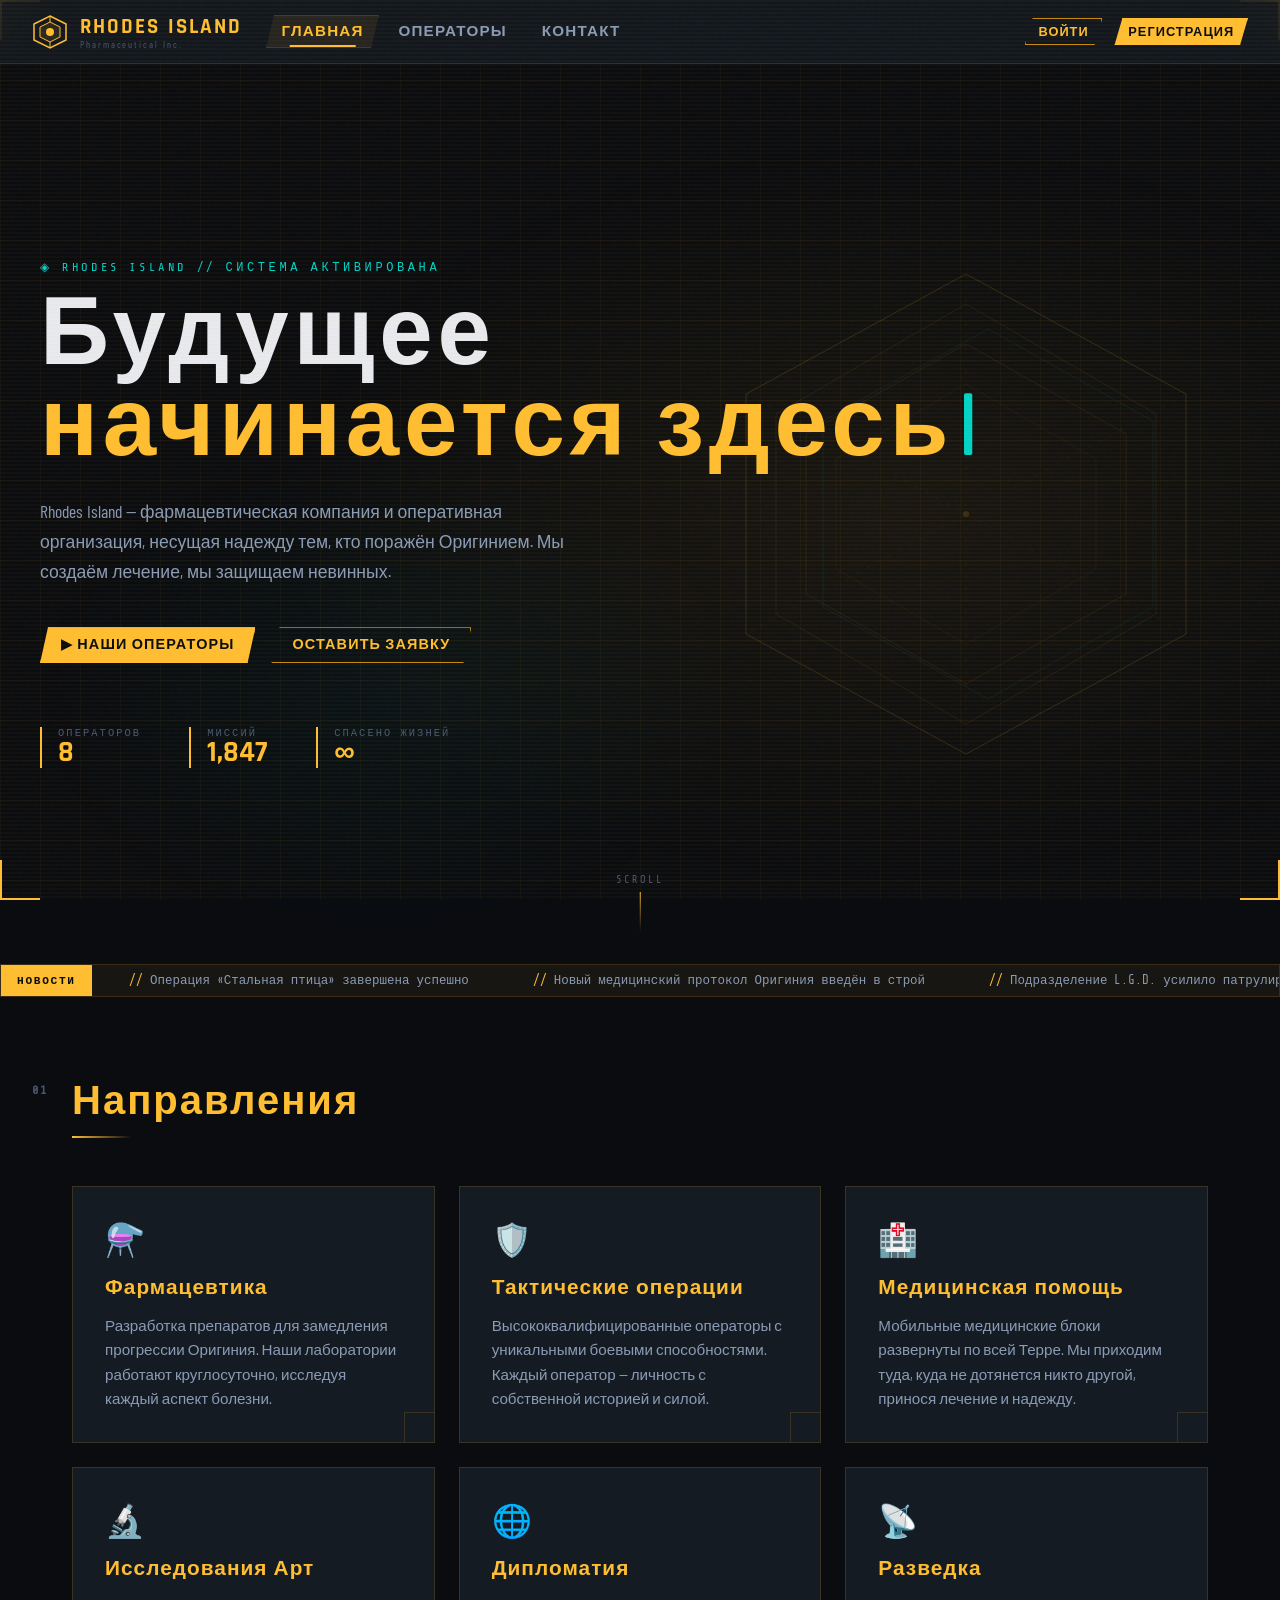
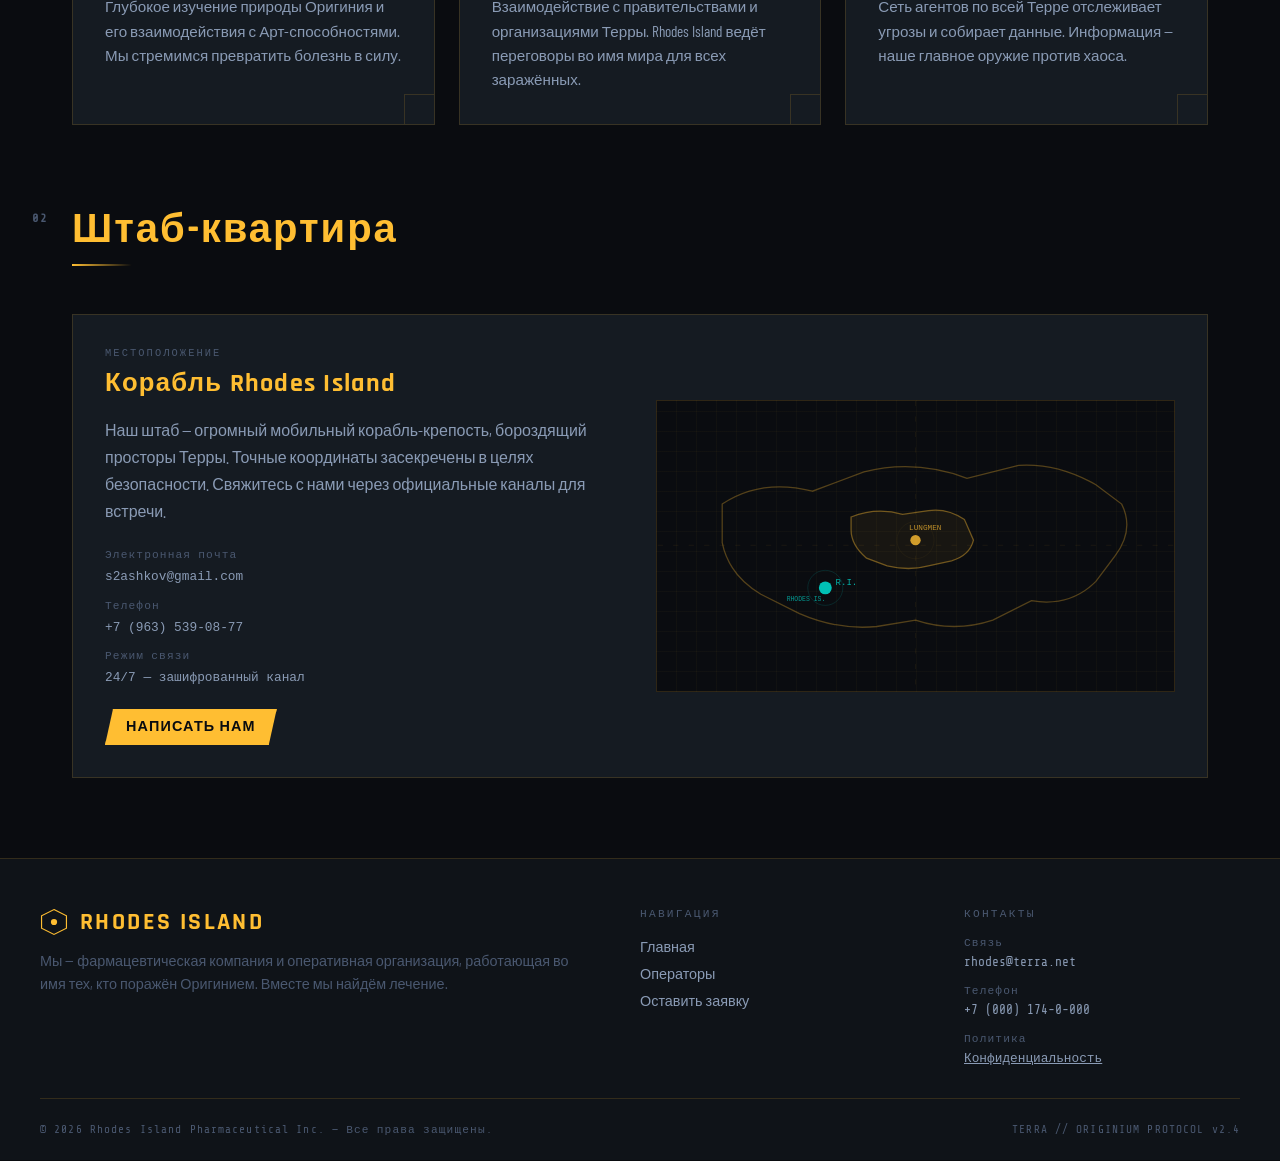
==== commit e157e7e2: "Update index.html" ====
--- a/index.html
+++ b/index.html
@@ -350,9 +350,9 @@
             </p>
             <div class="footer-contact" style="gap:0.5rem;margin-bottom:1.5rem">
               <span class="label">Электронная почта</span>
-              <span style="font-family:monospace">rhodes@terra.net</span>
+              <span style="font-family:monospace">s2ashkov@gmail.com</span>
               <span class="label" style="margin-top:0.4rem">Телефон</span>
-              <span style="font-family:monospace">+7 (000) 174-0-000</span>
+              <span style="font-family:monospace">+7 (963) 539-08-77</span>
               <span class="label" style="margin-top:0.4rem">Режим связи</span>
               <span style="font-family:monospace">24/7 — зашифрованный канал</span>
             </div>
